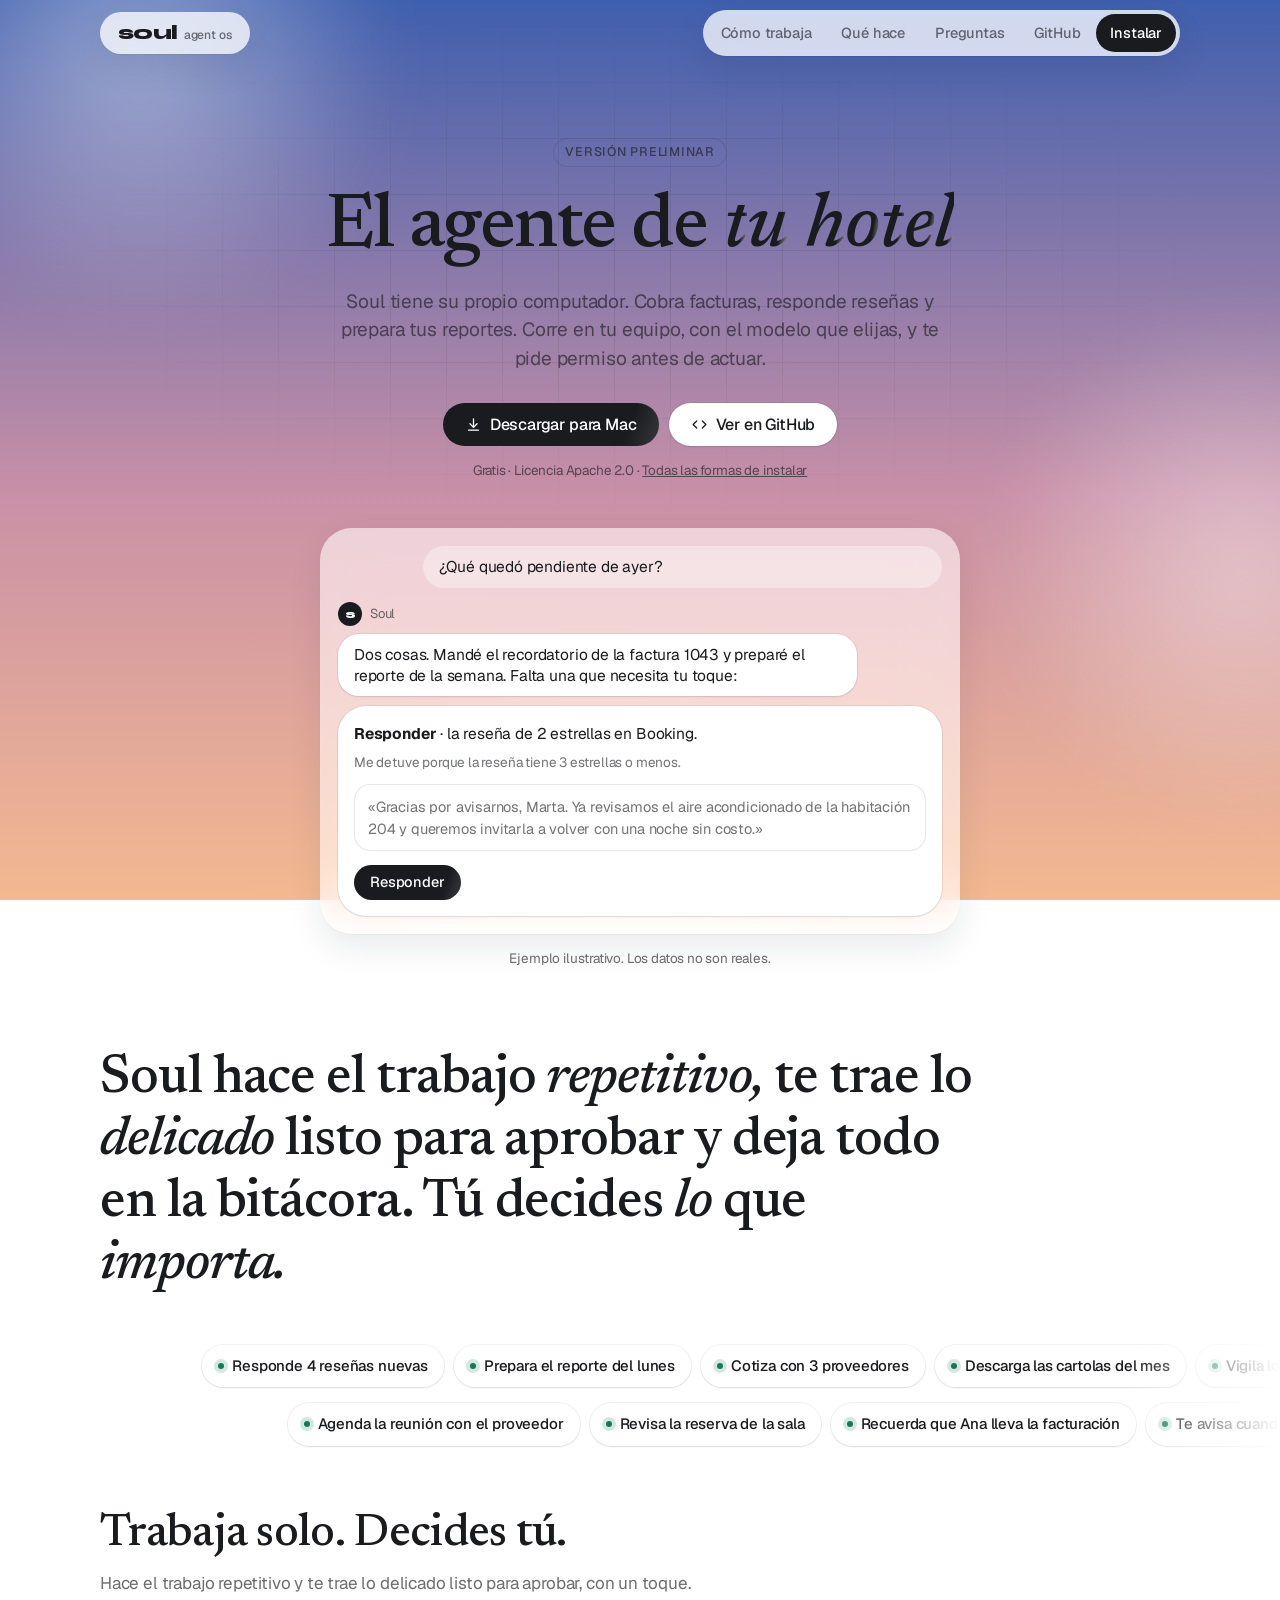
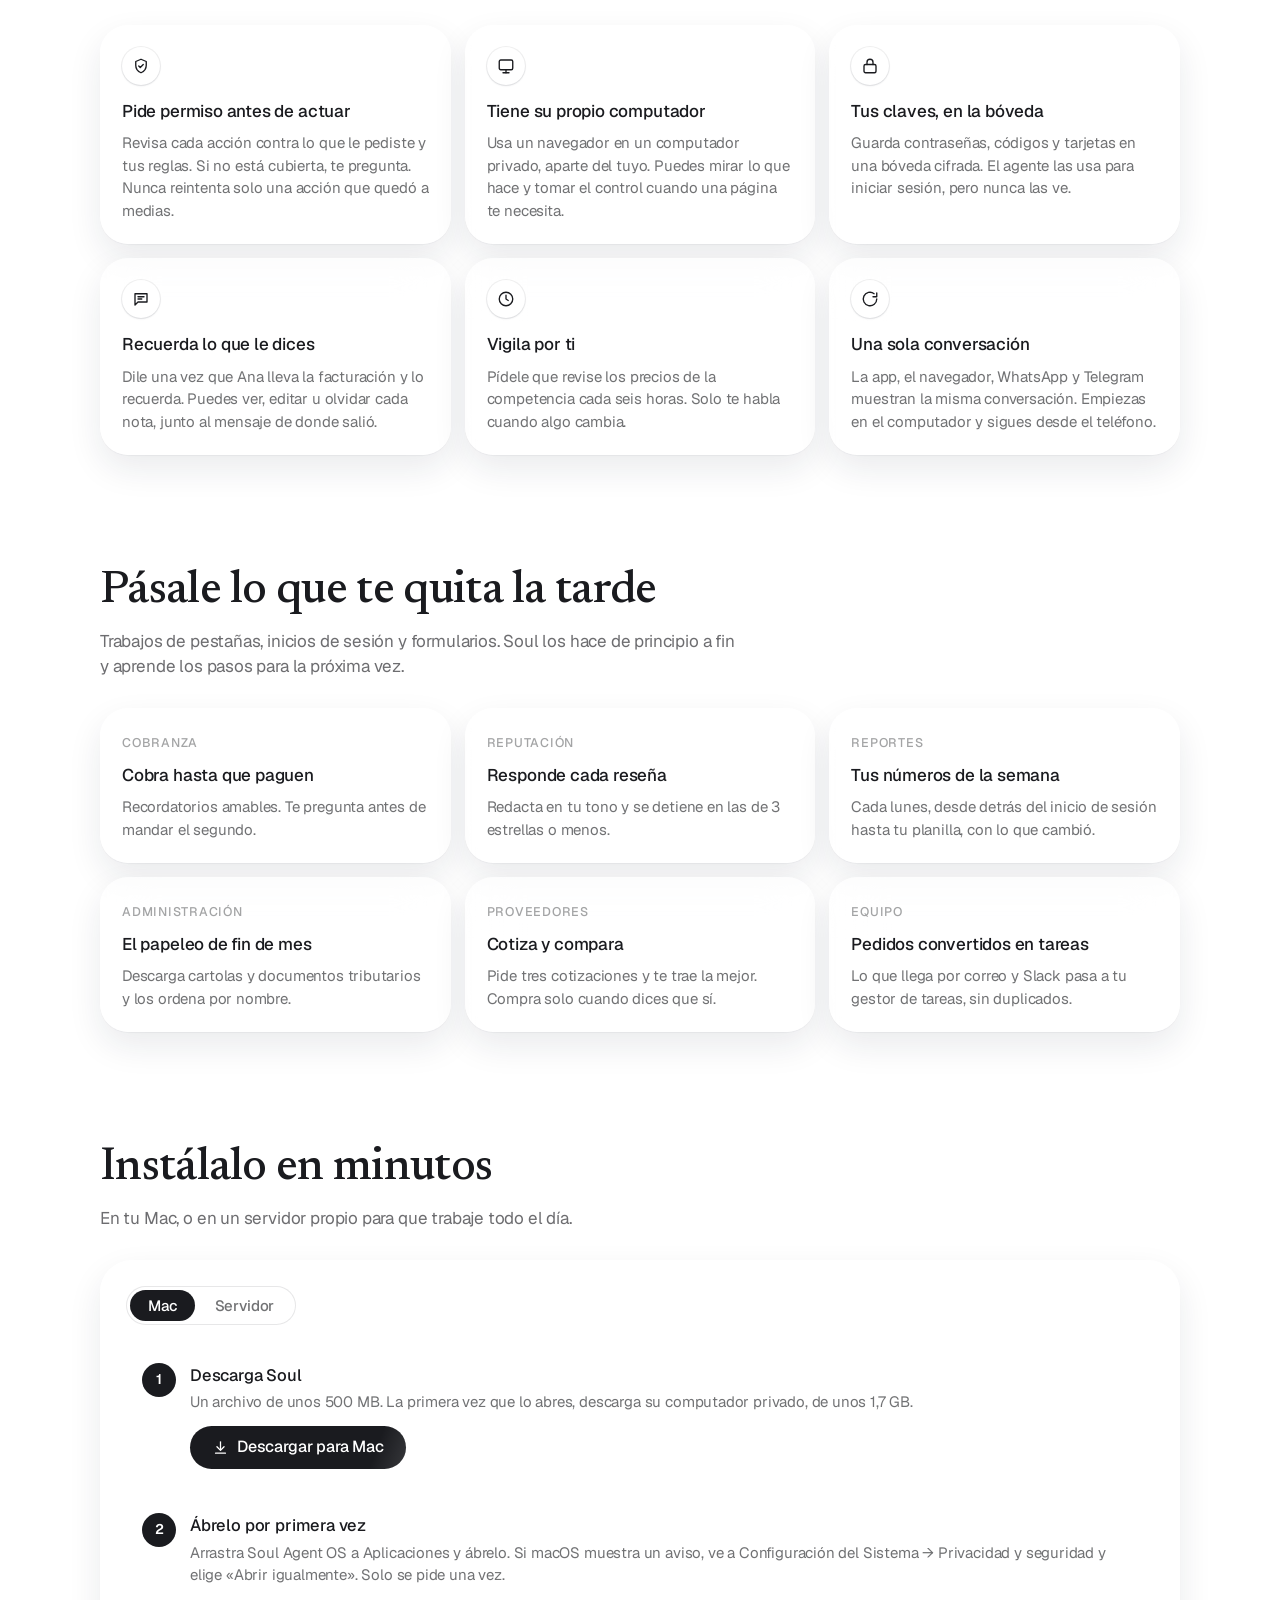
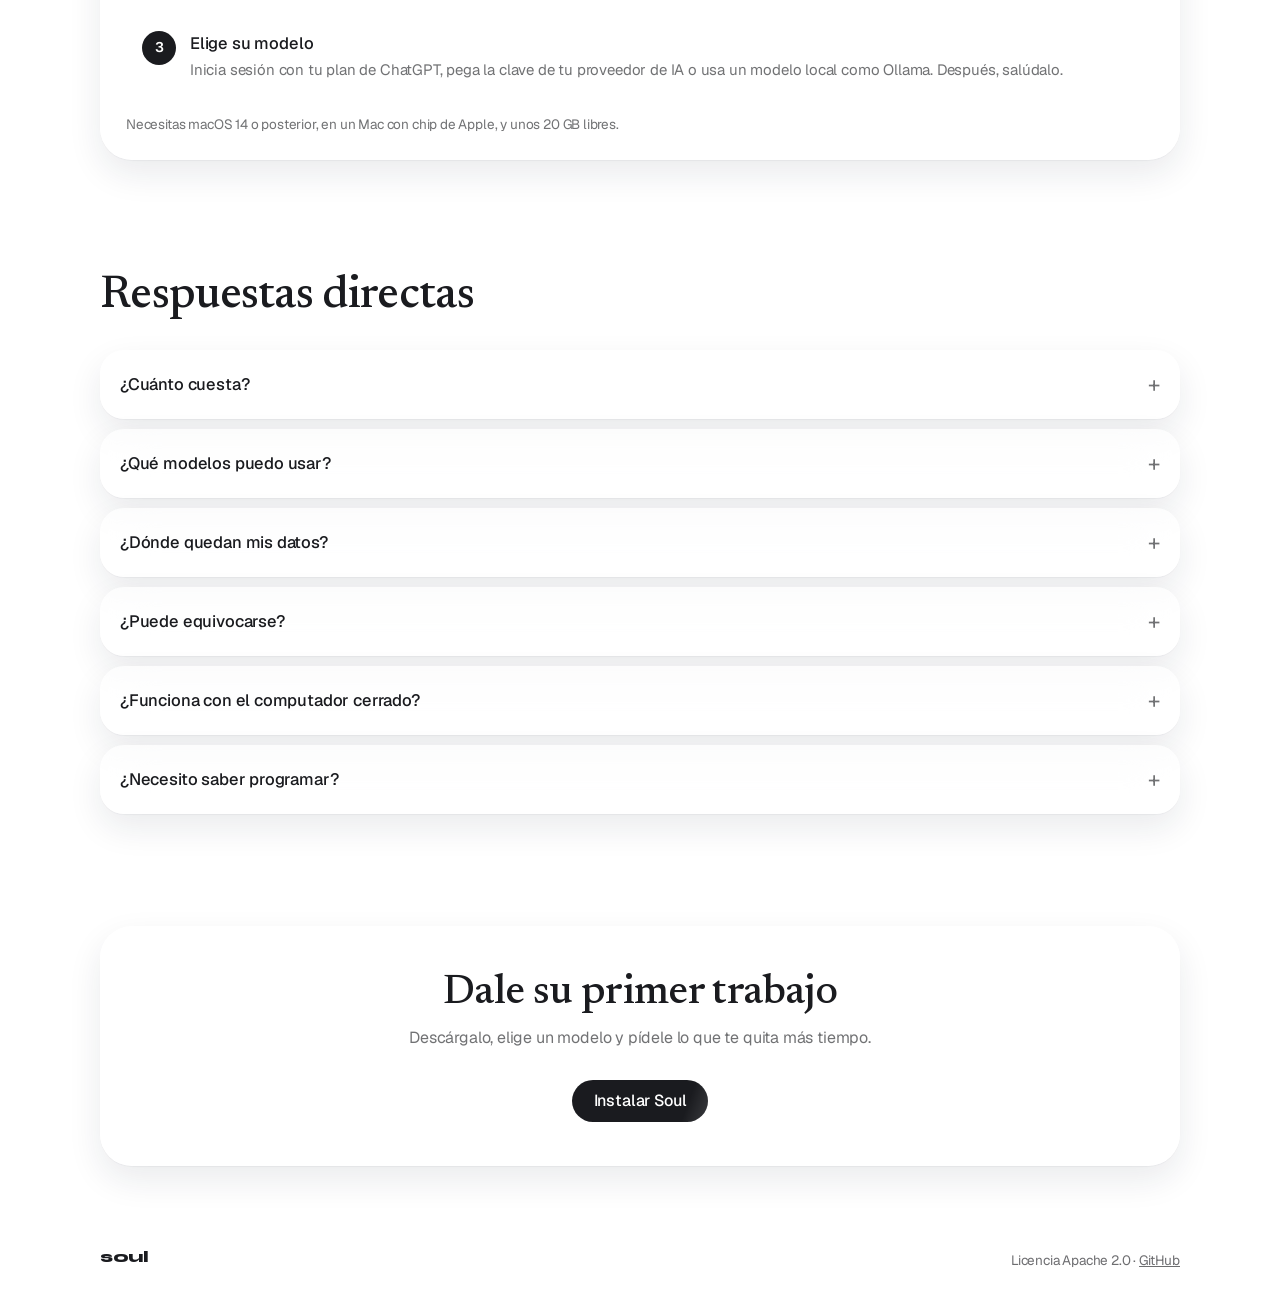
==== index.html @ f4decfc2 "Update Soul website" ====
<!doctype html>
<html lang="es">
  <head>
    <meta charset="utf-8" />
    <meta name="viewport" content="width=device-width, initial-scale=1" />
    <title>Soul Agent OS · El agente de tu negocio</title>
    <meta
      name="description"
      content="Soul es un agente con su propio computador. Cobra facturas, responde reseñas y prepara tus reportes, y pide permiso antes de actuar. Corre en tu equipo, con el modelo que elijas."
    />
    <meta property="og:title" content="Soul Agent OS · El agente de tu negocio" />
    <meta
      property="og:description"
      content="Un agente que hace el trabajo repetitivo de tu negocio y te pide permiso antes de actuar."
    />
    <meta name="theme-color" content="#86b7ea" />
    <link rel="icon" type="image/svg+xml" href="favicon.svg" />
    <link rel="apple-touch-icon" href="apple-touch-icon.png" />
    <style>
      @font-face {
        font-family: 'Geist';
        src: url('fonts/Geist-Variable.woff2') format('woff2');
        font-weight: 100 900;
        font-display: swap;
      }
      @font-face {
        font-family: 'Newsreader';
        src: url('fonts/Newsreader.woff2') format('woff2');
        font-weight: 400 500;
        font-display: swap;
      }
      @font-face {
        font-family: 'Newsreader';
        src: url('fonts/Newsreader-Italic.woff2') format('woff2');
        font-weight: 400 500;
        font-style: italic;
        font-display: swap;
      }
      @font-face {
        font-family: 'Syne';
        src: url('fonts/Syne-ExtraBold.woff2') format('woff2');
        font-weight: 800;
        font-display: swap;
      }

      :root {
        color-scheme: light;
        --sky-a: #3f83d6;
        --sky-b: #86b7ea;
        --sky-c: #dfeaf4;
        --ink: #1a1b1f;
        --ink-2: rgba(26, 27, 31, 0.62);
        --ink-3: rgba(26, 27, 31, 0.4);
        --ink-inv: #ffffff;
        --card: rgba(255, 255, 255, 0.58);
        --card-2: rgba(255, 255, 255, 0.36);
        --sheet: rgba(250, 251, 254, 0.86);
        --solid: #ffffff;
        --hair: rgba(26, 27, 31, 0.1);
        --bar: rgba(255, 255, 255, 0.76);
        --on-sky: #1a1b1f;
        --on-sky-2: rgba(26, 27, 31, 0.64);
        --ok: #157a53;
        --shadow: 0 1px 1px rgba(20, 30, 60, 0.04), 0 14px 34px rgba(20, 30, 60, 0.09);
        --lift: 0 1px 2px rgba(20, 30, 60, 0.1), 0 0 0 1px rgba(26, 27, 31, 0.06);
        --font-ui: 'Geist', 'Helvetica Neue', Helvetica, Arial, sans-serif;
        --font-serif: 'Newsreader', 'Iowan Old Style', Georgia, serif;
        --font-logo: 'Syne', 'Geist', 'Helvetica Neue', Arial, sans-serif;
      }
      :root[data-theme='dark'] {
        color-scheme: dark;
        --ink: #eef0fb;
        --ink-2: rgba(238, 240, 251, 0.68);
        --ink-3: rgba(238, 240, 251, 0.44);
        --ink-inv: #12162c;
        --card: rgba(18, 24, 54, 0.52);
        --card-2: rgba(18, 24, 54, 0.34);
        --sheet: rgba(17, 22, 48, 0.9);
        --solid: rgba(255, 255, 255, 0.15);
        --hair: rgba(238, 240, 251, 0.13);
        --bar: rgba(20, 26, 58, 0.8);
        --on-sky: #ffffff;
        --on-sky-2: rgba(255, 255, 255, 0.78);
        --ok: #62d8a7;
        --shadow: 0 14px 34px rgba(0, 0, 0, 0.26);
        --lift: 0 0 0 1px rgba(238, 240, 251, 0.1);
      }

      * {
        box-sizing: border-box;
      }
      html {
        scroll-behavior: smooth;
        scroll-padding-top: 88px;
      }
      body {
        margin: 0;
        min-height: 100vh;
        background: linear-gradient(var(--sky-a), var(--sky-b) 55%, var(--sky-c)) fixed;
        color: var(--ink);
        font: 400 16px/1.5 var(--font-ui);
        letter-spacing: -0.011em;
        -webkit-font-smoothing: antialiased;
        transition: background 1.2s ease;
      }
      a {
        color: inherit;
      }
      h1,
      h2,
      h3,
      p {
        margin: 0;
      }
      :focus-visible {
        outline: 2px solid var(--ink);
        outline-offset: 2px;
      }
      .glass {
        background: var(--card);
        -webkit-backdrop-filter: blur(26px) saturate(1.25);
        backdrop-filter: blur(26px) saturate(1.25);
        box-shadow: var(--shadow);
      }
      .glass-2 {
        background: var(--card-2);
        -webkit-backdrop-filter: blur(20px) saturate(1.2);
        backdrop-filter: blur(20px) saturate(1.2);
      }
      .wrap {
        width: min(100% - 32px, 1080px);
        margin-inline: auto;
      }
      .sr-only {
        position: absolute;
        width: 1px;
        height: 1px;
        overflow: hidden;
        clip: rect(0 0 0 0);
      }

      .top {
        position: sticky;
        top: 0;
        z-index: 10;
        padding-block: 10px;
      }
      .top .wrap {
        display: flex;
        align-items: center;
        justify-content: space-between;
        gap: 12px;
      }
      .brand {
        display: inline-flex;
        align-items: baseline;
        gap: 6px;
        padding: 11px 18px 12px;
        border-radius: 999px;
        background: var(--bar);
        text-decoration: none;
        font: 800 19px/1 var(--font-logo);
        letter-spacing: -0.03em;
      }
      .brand em {
        font: 500 12px/1 var(--font-ui);
        font-style: normal;
        letter-spacing: -0.011em;
        color: var(--ink-2);
      }
      .nav {
        display: flex;
        align-items: center;
        gap: 2px;
        padding: 4px;
        border-radius: 999px;
        background: var(--bar);
      }
      .nav a {
        padding: 8px 14px;
        border-radius: 999px;
        text-decoration: none;
        color: var(--ink-2);
        font-weight: 500;
        font-size: 14.5px;
        transition:
          background 0.2s,
          color 0.2s;
      }
      .nav a:hover {
        color: var(--ink);
        background: var(--card-2);
      }
      .nav a.primary {
        background: var(--ink);
        color: var(--ink-inv);
      }

      .btn {
        display: inline-flex;
        align-items: center;
        gap: 8px;
        padding: 13px 22px;
        border-radius: 999px;
        font: 500 16px/1 var(--font-ui);
        letter-spacing: -0.011em;
        text-decoration: none;
        border: 0;
        cursor: pointer;
        transition:
          transform 0.15s ease,
          background 0.2s;
      }
      .btn:hover {
        transform: translateY(-1px);
      }
      .btn:active {
        transform: scale(0.97);
      }
      .btn-ink {
        background: var(--ink);
        color: var(--ink-inv);
      }
      .btn-solid {
        background: var(--solid);
        color: var(--ink);
        box-shadow: var(--lift);
      }
      .btn svg {
        width: 17px;
        height: 17px;
        flex: none;
      }

      .hero {
        padding-block: 72px 40px;
        text-align: center;
      }
      .eyebrow {
        display: inline-block;
        padding: 5px 12px;
        border-radius: 999px;
        font-size: 12.5px;
        font-weight: 500;
        letter-spacing: 0.06em;
        text-transform: uppercase;
        color: var(--on-sky-2);
        box-shadow: inset 0 0 0 1px var(--hair);
      }
      .hero h1 {
        margin-top: 22px;
        font: 400 clamp(44px, 7vw, 76px) / 1.04 var(--font-serif);
        letter-spacing: -0.02em;
        color: var(--on-sky);
      }
      .hero h1 em {
        font-style: italic;
      }
      .hero .lead {
        max-width: 620px;
        margin: 20px auto 0;
        font-size: clamp(17px, 2vw, 19px);
        color: var(--on-sky-2);
      }
      .cta {
        display: flex;
        flex-wrap: wrap;
        justify-content: center;
        gap: 10px;
        margin-top: 30px;
      }
      .fine {
        margin-top: 14px;
        font-size: 13.5px;
        color: var(--on-sky-2);
      }
      .fine a {
        color: inherit;
      }

      .demo {
        max-width: 640px;
        margin: 48px auto 0;
        padding: 18px;
        border-radius: 32px;
        text-align: left;
      }
      .msg {
        max-width: 86%;
        padding: 10px 16px;
        border-radius: 21px;
        font-size: 15.5px;
        line-height: 1.38;
      }
      .msg + .msg,
      .msg + .act,
      .act + .msg {
        margin-top: 10px;
      }
      .msg.me {
        margin-left: auto;
        background: var(--card-2);
      }
      .msg.soul {
        background: var(--solid);
        box-shadow: var(--lift);
      }
      .who {
        display: flex;
        align-items: center;
        gap: 8px;
        margin: 14px 0 8px;
        font-size: 13px;
        color: var(--ink-2);
      }
      .av {
        display: grid;
        place-items: center;
        width: 24px;
        height: 24px;
        border-radius: 50%;
        background: var(--ink);
        color: var(--ink-inv);
        font: 800 12px/1 var(--font-logo);
      }
      .act {
        padding: 16px;
        border-radius: 28px;
        background: var(--solid);
        box-shadow: var(--lift);
      }
      .act p {
        font-size: 15.5px;
      }
      .act .why {
        margin-top: 6px;
        font-size: 13.5px;
        color: var(--ink-2);
      }
      .act .draft {
        margin-top: 12px;
        padding: 12px 14px;
        border-radius: 16px;
        background: var(--card-2);
        box-shadow: inset 0 0 0 1px var(--hair);
        font-size: 14.5px;
        color: var(--ink-2);
      }
      .act .row {
        display: flex;
        flex-wrap: wrap;
        gap: 8px;
        margin-top: 14px;
      }
      .act .btn {
        padding: 10px 16px;
        font-size: 14.5px;
      }
      .done {
        display: none;
        align-items: center;
        gap: 8px;
        margin-top: 14px;
        font-size: 14.5px;
        color: var(--ok);
        font-weight: 500;
      }
      .act.is-done .row {
        display: none;
      }
      .act.is-done .done {
        display: flex;
      }

      section {
        padding-block: 56px;
      }
      .head {
        max-width: 640px;
        margin-bottom: 28px;
      }
      .head h2 {
        font: 400 clamp(32px, 4.4vw, 46px) / 1.08 var(--font-serif);
        letter-spacing: -0.015em;
        color: var(--on-sky);
      }
      .head p {
        margin-top: 12px;
        font-size: 17px;
        color: var(--on-sky-2);
      }
      .grid {
        display: grid;
        grid-template-columns: repeat(auto-fit, minmax(min(100%, 300px), 1fr));
        gap: 14px;
      }
      .card {
        padding: 22px;
        border-radius: 28px;
      }
      .card h3 {
        font-size: 17px;
        font-weight: 500;
        letter-spacing: -0.011em;
      }
      .card p {
        margin-top: 8px;
        font-size: 15px;
        color: var(--ink-2);
      }
      .card .ic {
        display: grid;
        place-items: center;
        width: 38px;
        height: 38px;
        margin-bottom: 14px;
        border-radius: 50%;
        background: var(--solid);
        box-shadow: var(--lift);
      }
      .ic svg {
        width: 18px;
        height: 18px;
      }
      .tag {
        display: inline-block;
        margin-bottom: 10px;
        font-size: 12.5px;
        font-weight: 500;
        letter-spacing: 0.06em;
        text-transform: uppercase;
        color: var(--ink-3);
      }

      .install {
        padding: 26px;
        border-radius: 32px;
      }
      .seg {
        display: inline-flex;
        gap: 2px;
        padding: 4px;
        border-radius: 999px;
        background: var(--card-2);
        box-shadow: inset 0 0 0 1px var(--hair);
      }
      .seg button {
        padding: 8px 18px;
        border: 0;
        border-radius: 999px;
        background: none;
        color: var(--ink-2);
        font: 500 15px/1 var(--font-ui);
        letter-spacing: -0.011em;
        cursor: pointer;
      }
      .seg button[aria-selected='true'] {
        background: var(--ink);
        color: var(--ink-inv);
      }
      .steps {
        display: grid;
        gap: 12px;
        margin: 22px 0 0;
        padding: 0;
        list-style: none;
        counter-reset: step;
      }
      .steps li {
        display: grid;
        grid-template-columns: 34px 1fr;
        gap: 14px;
        padding: 16px;
        border-radius: 21px;
        counter-increment: step;
      }
      .steps li::before {
        content: counter(step);
        display: grid;
        place-items: center;
        width: 34px;
        height: 34px;
        border-radius: 50%;
        background: var(--ink);
        color: var(--ink-inv);
        font-weight: 600;
        font-size: 14px;
      }
      .steps b {
        display: block;
        font-weight: 500;
        font-size: 16.5px;
      }
      .steps p {
        margin-top: 4px;
        font-size: 15px;
        color: var(--ink-2);
      }
      .steps .btn {
        margin-top: 12px;
      }
      pre {
        margin: 10px 0 0;
        padding: 12px 14px;
        overflow-x: auto;
        border-radius: 13px;
        background: var(--card-2);
        box-shadow: inset 0 0 0 1px var(--hair);
        font:
          13.5px/1.6 ui-monospace,
          'SF Mono',
          Menlo,
          monospace;
        color: var(--ink);
      }
      .req {
        margin-top: 16px;
        font-size: 13.5px;
        color: var(--ink-2);
      }
      [hidden] {
        display: none !important;
      }

      .faq {
        display: grid;
        gap: 10px;
      }
      details {
        border-radius: 24px;
        padding: 4px 20px;
      }
      summary {
        display: flex;
        justify-content: space-between;
        align-items: center;
        gap: 12px;
        padding-block: 14px;
        cursor: pointer;
        list-style: none;
        font-weight: 500;
        font-size: 16.5px;
      }
      summary::-webkit-details-marker {
        display: none;
      }
      summary::after {
        content: '+';
        font-size: 22px;
        font-weight: 400;
        color: var(--ink-2);
        transition: transform 0.2s;
      }
      details[open] summary::after {
        transform: rotate(45deg);
      }
      details p {
        padding-bottom: 16px;
        font-size: 15.5px;
        color: var(--ink-2);
      }

      .closing {
        padding: 44px 26px;
        border-radius: 32px;
        text-align: center;
      }
      .closing h2 {
        font: 400 clamp(30px, 4vw, 42px) / 1.1 var(--font-serif);
        letter-spacing: -0.015em;
      }
      .closing p {
        margin-top: 10px;
        color: var(--ink-2);
      }
      footer {
        padding-block: 28px 44px;
        font-size: 13.5px;
        color: var(--on-sky-2);
      }
      footer .wrap {
        display: flex;
        flex-wrap: wrap;
        justify-content: space-between;
        gap: 12px;
      }
      footer .mark {
        font: 800 15px/1 var(--font-logo);
        letter-spacing: -0.03em;
        color: var(--on-sky);
      }

      .rise {
        opacity: 0;
        transform: translateY(8px);
        transition:
          opacity 0.45s ease,
          transform 0.45s ease;
      }
      .rise.in {
        opacity: 1;
        transform: none;
      }
      @media (max-width: 720px) {
        .nav a:not(.primary) {
          display: none;
        }
        .hero {
          padding-top: 44px;
        }
      }
      @media (prefers-reduced-motion: reduce) {
        *,
        *::before,
        *::after {
          animation: none !important;
          transition: none !important;
        }
        html {
          scroll-behavior: auto;
        }
        .rise {
          opacity: 1;
          transform: none;
        }
      }

      .orbs {
        position: fixed;
        inset: 0;
        z-index: -1;
        overflow: hidden;
        pointer-events: none;
      }
      .orbs span {
        position: absolute;
        width: 46vmax;
        height: 46vmax;
        border-radius: 50%;
        background: radial-gradient(circle, rgba(255, 255, 255, 0.42), transparent 62%);
        filter: blur(30px);
        animation: drift 38s ease-in-out infinite alternate;
      }
      :root[data-theme='dark'] .orbs span {
        background: radial-gradient(circle, rgba(140, 150, 255, 0.16), transparent 62%);
      }
      .orbs span:nth-child(1) {
        top: -18vmax;
        left: -12vmax;
      }
      .orbs span:nth-child(2) {
        top: 30vh;
        right: -20vmax;
        animation-duration: 46s;
        animation-delay: -12s;
      }
      .orbs span:nth-child(3) {
        bottom: -24vmax;
        left: 24vw;
        animation-duration: 54s;
        animation-delay: -26s;
      }
      @keyframes drift {
        to {
          transform: translate3d(9vmax, 6vmax, 0) scale(1.12);
        }
      }

      .hero {
        position: relative;
      }
      .hero-grid {
        position: absolute;
        inset: -40px -8vw auto;
        height: 620px;
        z-index: -1;
        pointer-events: none;
        background-image:
          linear-gradient(var(--hair) 1px, transparent 1px),
          linear-gradient(90deg, var(--hair) 1px, transparent 1px);
        background-size: 56px 56px;
        -webkit-mask-image: radial-gradient(ellipse 60% 55% at 50% 38%, #000 20%, transparent 75%);
        mask-image: radial-gradient(ellipse 60% 55% at 50% 38%, #000 20%, transparent 75%);
        animation: grid-pan 30s linear infinite;
      }
      @keyframes grid-pan {
        to {
          background-position:
            0 56px,
            56px 0;
        }
      }

      .split .w {
        display: inline-block;
        opacity: 0;
        filter: blur(10px);
        transform: translateY(0.35em);
        animation: word-in 0.9s cubic-bezier(0.2, 0.8, 0.2, 1) forwards;
        animation-delay: calc(var(--i) * 90ms + 120ms);
      }
      @keyframes word-in {
        to {
          opacity: 1;
          filter: none;
          transform: none;
        }
      }

      .rotator {
        display: inline-flex;
        white-space: nowrap;
      }
      .rotator .l {
        display: inline-block;
        font-style: italic;
        background: linear-gradient(
          100deg,
          var(--on-sky) 0%,
          var(--on-sky) 30%,
          #ffffff 45%,
          #f3b98f 55%,
          var(--on-sky) 70%,
          var(--on-sky) 100%
        );
        background-size: 300% 100%;
        -webkit-background-clip: text;
        background-clip: text;
        color: transparent;
        animation:
          letter-in 0.6s cubic-bezier(0.2, 0.8, 0.2, 1) both,
          sheen 6s ease-in-out infinite;
        animation-delay: calc(var(--i) * 34ms), calc(var(--i) * 60ms);
      }
      .rotator .l.out {
        animation: letter-out 0.35s ease-in both;
        animation-delay: calc(var(--i) * 18ms);
      }
      .rotator .sp {
        width: 0.26em;
      }
      @keyframes letter-in {
        from {
          opacity: 0;
          transform: translateY(0.45em) rotate(6deg);
          filter: blur(6px);
        }
      }
      @keyframes letter-out {
        to {
          opacity: 0;
          transform: translateY(-0.4em) rotate(-6deg);
          filter: blur(6px);
        }
      }
      @keyframes sheen {
        0%,
        20% {
          background-position: 100% 0;
        }
        60%,
        100% {
          background-position: 0 0;
        }
      }

      .btn-ink {
        position: relative;
        overflow: hidden;
        isolation: isolate;
      }
      .btn-ink::after {
        content: '';
        position: absolute;
        inset: 0;
        z-index: -1;
        background: linear-gradient(
          110deg,
          transparent 35%,
          rgba(255, 255, 255, 0.28) 50%,
          transparent 65%
        );
        background-size: 250% 100%;
        animation: shimmer 4.5s ease-in-out infinite;
      }
      :root[data-theme='dark'] .btn-ink::after {
        background-image: linear-gradient(
          110deg,
          transparent 35%,
          rgba(18, 22, 44, 0.18) 50%,
          transparent 65%
        );
      }
      @keyframes shimmer {
        0%,
        55% {
          background-position: 120% 0;
        }
        100% {
          background-position: -60% 0;
        }
      }

      .spot {
        position: relative;
        isolation: isolate;
        transition:
          transform 0.35s cubic-bezier(0.2, 0.8, 0.2, 1),
          box-shadow 0.35s;
      }
      .spot::before {
        content: '';
        position: absolute;
        inset: 0;
        z-index: -1;
        border-radius: inherit;
        background: radial-gradient(
          420px circle at var(--mx, 50%) var(--my, 50%),
          rgba(255, 255, 255, 0.55),
          transparent 42%
        );
        opacity: 0;
        transition: opacity 0.3s;
      }
      .spot::after {
        content: '';
        position: absolute;
        inset: 0;
        border-radius: inherit;
        padding: 1px;
        background: radial-gradient(
          260px circle at var(--mx, 50%) var(--my, 50%),
          rgba(255, 255, 255, 0.95),
          transparent 60%
        );
        -webkit-mask:
          linear-gradient(#000 0 0) content-box,
          linear-gradient(#000 0 0);
        -webkit-mask-composite: xor;
        mask-composite: exclude;
        opacity: 0;
        transition: opacity 0.3s;
        pointer-events: none;
      }
      :root[data-theme='dark'] .spot::before {
        background: radial-gradient(
          420px circle at var(--mx, 50%) var(--my, 50%),
          rgba(160, 175, 255, 0.16),
          transparent 42%
        );
      }
      .spot:hover {
        transform: translateY(-3px);
      }
      .spot:hover::before,
      .spot:hover::after {
        opacity: 1;
      }

      .statement {
        padding-block: 40px;
      }
      .statement p {
        max-width: 900px;
        font: 400 clamp(30px, 4.6vw, 54px) / 1.15 var(--font-serif);
        letter-spacing: -0.02em;
        color: var(--on-sky);
      }
      .statement .w {
        opacity: 0.16;
        transition: opacity 0.25s linear;
      }
      .statement .w.lit {
        opacity: 1;
      }
      .statement .w.key {
        font-style: italic;
      }

      .marquee {
        position: relative;
        overflow: hidden;
        padding-block: 8px;
        -webkit-mask-image: linear-gradient(90deg, transparent, #000 12%, #000 88%, transparent);
        mask-image: linear-gradient(90deg, transparent, #000 12%, #000 88%, transparent);
      }
      .marquee-track {
        display: flex;
        gap: 10px;
        width: max-content;
        animation: marquee 42s linear infinite;
      }
      .marquee:hover .marquee-track {
        animation-play-state: paused;
      }
      .marquee.reverse .marquee-track {
        animation-direction: reverse;
        animation-duration: 50s;
      }
      .chip {
        display: inline-flex;
        align-items: center;
        gap: 8px;
        padding: 10px 16px;
        border-radius: 999px;
        background: var(--card);
        -webkit-backdrop-filter: blur(20px);
        backdrop-filter: blur(20px);
        box-shadow: var(--lift);
        font-size: 15px;
        font-weight: 500;
        white-space: nowrap;
      }
      .chip::before {
        content: '';
        width: 6px;
        height: 6px;
        border-radius: 50%;
        background: var(--ok);
        box-shadow: 0 0 0 4px color-mix(in srgb, var(--ok) 18%, transparent);
      }
      @keyframes marquee {
        to {
          transform: translateX(calc(-50% - 5px));
        }
      }

      .demo .step {
        opacity: 0;
        transform: translateY(10px) scale(0.98);
        transition:
          opacity 0.5s cubic-bezier(0.2, 0.8, 0.2, 1),
          transform 0.5s cubic-bezier(0.2, 0.8, 0.2, 1);
      }
      .demo .step.show {
        opacity: 1;
        transform: none;
      }
      .typing {
        display: inline-flex;
        gap: 4px;
        padding: 12px 16px;
        border-radius: 21px;
        background: var(--solid);
        box-shadow: var(--lift);
      }
      .typing i {
        width: 6px;
        height: 6px;
        border-radius: 50%;
        background: var(--ink-3);
        animation: bounce 1s ease-in-out infinite;
      }
      .typing i:nth-child(2) {
        animation-delay: 0.15s;
      }
      .typing i:nth-child(3) {
        animation-delay: 0.3s;
      }
      @keyframes bounce {
        50% {
          transform: translateY(-4px);
          background: var(--ink);
        }
      }
      .act.is-done {
        animation: pop 0.5s cubic-bezier(0.2, 0.8, 0.2, 1);
      }
      @keyframes pop {
        40% {
          transform: scale(1.015);
        }
      }

      .head h2 .w {
        display: inline-block;
        opacity: 0;
        transform: translateY(0.4em);
        filter: blur(8px);
        transition:
          opacity 0.7s cubic-bezier(0.2, 0.8, 0.2, 1),
          transform 0.7s cubic-bezier(0.2, 0.8, 0.2, 1),
          filter 0.7s;
        transition-delay: calc(var(--i) * 60ms);
      }
      .head.in h2 .w {
        opacity: 1;
        transform: none;
        filter: none;
      }
      .grid > .rise {
        transition-delay: calc(var(--i, 0) * 70ms);
      }

      @media (prefers-reduced-motion: reduce) {
        .split .w,
        .rotator .l,
        .head h2 .w,
        .demo .step {
          opacity: 1 !important;
          filter: none !important;
          transform: none !important;
        }
        .statement .w {
          opacity: 1;
        }
        .rotator .l {
          color: var(--on-sky);
          background: none;
        }
      }
    </style>
  </head>
  <body>
    <div class="orbs" aria-hidden="true"><span></span><span></span><span></span></div>
    <header class="top">
      <div class="wrap">
        <a class="brand glass" href="#">soul <em>agent os</em></a>
        <nav class="nav glass" aria-label="Principal">
          <a href="#como">Cómo trabaja</a>
          <a href="#tareas">Qué hace</a>
          <a href="#preguntas">Preguntas</a>
          <a href="https://github.com/nachodev10/soul-agent" data-repo>GitHub</a>
          <a class="primary" href="#instalar">Instalar</a>
        </nav>
      </div>
    </header>

    <main>
      <div class="hero wrap">
        <div class="hero-grid" aria-hidden="true"></div>
        <span class="eyebrow">Versión preliminar</span>
        <h1 aria-label="El agente de tu negocio">
          <span class="split" aria-hidden="true">El agente de</span>
          <span
            class="rotator"
            aria-hidden="true"
            data-words="tu negocio|tu hotel|tu tienda|tu clínica|tu oficina|tu equipo"
            >tu negocio</span
          >
        </h1>
        <p class="lead">
          Soul tiene su propio computador. Cobra facturas, responde reseñas y prepara tus reportes.
          Corre en tu equipo, con el modelo que elijas, y te pide permiso antes de actuar.
        </p>
        <div class="cta">
          <a class="btn btn-ink" href="#instalar">
            <svg
              viewBox="0 0 24 24"
              fill="none"
              stroke="currentColor"
              stroke-width="1.8"
              stroke-linecap="round"
              stroke-linejoin="round"
              aria-hidden="true"
            >
              <path d="M12 4v11" />
              <path d="m7 11 5 5 5-5" />
              <path d="M5 20h14" />
            </svg>
            Descargar para Mac
          </a>
          <a class="btn btn-solid" href="https://github.com/nachodev10/soul-agent" data-repo>
            <svg
              viewBox="0 0 24 24"
              fill="none"
              stroke="currentColor"
              stroke-width="1.8"
              stroke-linecap="round"
              stroke-linejoin="round"
              aria-hidden="true"
            >
              <path d="m8 7-5 5 5 5" />
              <path d="m16 7 5 5-5 5" />
            </svg>
            Ver en GitHub
          </a>
        </div>
        <p class="fine">
          Gratis · Licencia Apache 2.0 ·
          <a href="#instalar">Todas las formas de instalar</a>
        </p>

        <div class="demo glass rise" aria-label="Ejemplo de conversación con Soul">
          <p class="msg me step">¿Qué quedó pendiente de ayer?</p>
          <div class="who step"><span class="av" aria-hidden="true">s</span> Soul</div>
          <div class="typing" aria-hidden="true" hidden><i></i><i></i><i></i></div>
          <p class="msg soul step">
            Dos cosas. Mandé el recordatorio de la factura 1043 y preparé el reporte de la semana.
            Falta una que necesita tu toque:
          </p>
          <div class="act step" id="demo-action">
            <p><b>Responder</b> · la reseña de 2 estrellas en Booking.</p>
            <p class="why">Me detuve porque la reseña tiene 3 estrellas o menos.</p>
            <p class="draft">
              «Gracias por avisarnos, Marta. Ya revisamos el aire acondicionado de la habitación 204
              y queremos invitarla a volver con una noche sin costo.»
            </p>
            <div class="row">
              <button class="btn btn-ink" type="button" data-approve>Responder</button>
            </div>
            <p class="done" role="status">
              <svg
                viewBox="0 0 24 24"
                width="16"
                height="16"
                fill="none"
                stroke="currentColor"
                stroke-width="2"
                stroke-linecap="round"
                stroke-linejoin="round"
                aria-hidden="true"
              >
                <path d="m5 12 5 5L20 7" />
              </svg>
              Respondida en Booking. Quedó en la bitácora.
            </p>
          </div>
        </div>
        <p class="fine">Ejemplo ilustrativo. Los datos no son reales.</p>
      </div>

      <section class="statement" aria-label="Cómo trabaja Soul">
        <div class="wrap">
          <p data-fill>
            Soul hace el trabajo *repetitivo,* te trae lo *delicado* listo para aprobar y deja todo
            en la bitácora. Tú decides *lo que importa.*
          </p>
        </div>
      </section>

      <div class="marquee" aria-hidden="true">
        <div class="marquee-track">
          <span class="chip">Cobra la factura 1043</span>
          <span class="chip">Responde 4 reseñas nuevas</span>
          <span class="chip">Prepara el reporte del lunes</span>
          <span class="chip">Cotiza con 3 proveedores</span>
          <span class="chip">Descarga las cartolas del mes</span>
          <span class="chip">Vigila los precios de la competencia</span>
          <span class="chip">Pasa los pedidos de Slack a tareas</span>
          <span class="chip">Ordena el papeleo tributario</span>
        </div>
      </div>
      <div class="marquee reverse" aria-hidden="true">
        <div class="marquee-track">
          <span class="chip">Resume los correos de la mañana</span>
          <span class="chip">Agenda la reunión con el proveedor</span>
          <span class="chip">Revisa la reserva de la sala</span>
          <span class="chip">Recuerda que Ana lleva la facturación</span>
          <span class="chip">Te avisa cuando cambia un precio</span>
          <span class="chip">Archiva los documentos por nombre</span>
          <span class="chip">Redacta en tu tono</span>
          <span class="chip">Pide permiso antes de pagar</span>
        </div>
      </div>

      <section id="como">
        <div class="wrap">
          <div class="head rise">
            <h2>Trabaja solo. Decides tú.</h2>
            <p>
              Hace el trabajo repetitivo y te trae lo delicado listo para aprobar, con un toque.
            </p>
          </div>
          <div class="grid">
            <article class="card glass rise spot">
              <span class="ic"
                ><svg
                  viewBox="0 0 24 24"
                  fill="none"
                  stroke="currentColor"
                  stroke-width="1.8"
                  stroke-linecap="round"
                  stroke-linejoin="round"
                  aria-hidden="true"
                >
                  <path d="M12 3 5 6v5c0 4.5 3 8.3 7 10 4-1.7 7-5.5 7-10V6z" />
                  <path d="m9 12 2 2 4-4" /></svg
              ></span>
              <h3>Pide permiso antes de actuar</h3>
              <p>
                Revisa cada acción contra lo que le pediste y tus reglas. Si no está cubierta, te
                pregunta. Nunca reintenta solo una acción que quedó a medias.
              </p>
            </article>
            <article class="card glass rise spot">
              <span class="ic"
                ><svg
                  viewBox="0 0 24 24"
                  fill="none"
                  stroke="currentColor"
                  stroke-width="1.8"
                  stroke-linecap="round"
                  stroke-linejoin="round"
                  aria-hidden="true"
                >
                  <rect x="3" y="4" width="18" height="13" rx="2" />
                  <path d="M8 21h8" />
                  <path d="M12 17v4" /></svg
              ></span>
              <h3>Tiene su propio computador</h3>
              <p>
                Usa un navegador en un computador privado, aparte del tuyo. Puedes mirar lo que hace
                y tomar el control cuando una página te necesita.
              </p>
            </article>
            <article class="card glass rise spot">
              <span class="ic"
                ><svg
                  viewBox="0 0 24 24"
                  fill="none"
                  stroke="currentColor"
                  stroke-width="1.8"
                  stroke-linecap="round"
                  stroke-linejoin="round"
                  aria-hidden="true"
                >
                  <rect x="4" y="10" width="16" height="11" rx="2" />
                  <path d="M8 10V7a4 4 0 0 1 8 0v3" /></svg
              ></span>
              <h3>Tus claves, en la bóveda</h3>
              <p>
                Guarda contraseñas, códigos y tarjetas en una bóveda cifrada. El agente las usa para
                iniciar sesión, pero nunca las ve.
              </p>
            </article>
            <article class="card glass rise spot">
              <span class="ic"
                ><svg
                  viewBox="0 0 24 24"
                  fill="none"
                  stroke="currentColor"
                  stroke-width="1.8"
                  stroke-linecap="round"
                  stroke-linejoin="round"
                  aria-hidden="true"
                >
                  <path d="M4 5h16v11H8l-4 4z" />
                  <path d="M8 9h8" />
                  <path d="M8 12h5" /></svg
              ></span>
              <h3>Recuerda lo que le dices</h3>
              <p>
                Dile una vez que Ana lleva la facturación y lo recuerda. Puedes ver, editar u
                olvidar cada nota, junto al mensaje de donde salió.
              </p>
            </article>
            <article class="card glass rise spot">
              <span class="ic"
                ><svg
                  viewBox="0 0 24 24"
                  fill="none"
                  stroke="currentColor"
                  stroke-width="1.8"
                  stroke-linecap="round"
                  stroke-linejoin="round"
                  aria-hidden="true"
                >
                  <circle cx="12" cy="12" r="9" />
                  <path d="M12 7v5l3 2" /></svg
              ></span>
              <h3>Vigila por ti</h3>
              <p>
                Pídele que revise los precios de la competencia cada seis horas. Solo te habla
                cuando algo cambia.
              </p>
            </article>
            <article class="card glass rise spot">
              <span class="ic"
                ><svg
                  viewBox="0 0 24 24"
                  fill="none"
                  stroke="currentColor"
                  stroke-width="1.8"
                  stroke-linecap="round"
                  stroke-linejoin="round"
                  aria-hidden="true"
                >
                  <path d="M21 12a9 9 0 1 1-3.5-7.1" />
                  <path d="M21 4v5h-5" /></svg
              ></span>
              <h3>Una sola conversación</h3>
              <p>
                La app, el navegador, WhatsApp y Telegram muestran la misma conversación. Empiezas
                en el computador y sigues desde el teléfono.
              </p>
            </article>
          </div>
        </div>
      </section>

      <section id="tareas">
        <div class="wrap">
          <div class="head rise">
            <h2>Pásale lo que te quita la tarde</h2>
            <p>
              Trabajos de pestañas, inicios de sesión y formularios. Soul los hace de principio a
              fin y aprende los pasos para la próxima vez.
            </p>
          </div>
          <div class="grid">
            <article class="card glass rise spot">
              <span class="tag">Cobranza</span>
              <h3>Cobra hasta que paguen</h3>
              <p>Recordatorios amables. Te pregunta antes de mandar el segundo.</p>
            </article>
            <article class="card glass rise spot">
              <span class="tag">Reputación</span>
              <h3>Responde cada reseña</h3>
              <p>Redacta en tu tono y se detiene en las de 3 estrellas o menos.</p>
            </article>
            <article class="card glass rise spot">
              <span class="tag">Reportes</span>
              <h3>Tus números de la semana</h3>
              <p>
                Cada lunes, desde detrás del inicio de sesión hasta tu planilla, con lo que cambió.
              </p>
            </article>
            <article class="card glass rise spot">
              <span class="tag">Administración</span>
              <h3>El papeleo de fin de mes</h3>
              <p>Descarga cartolas y documentos tributarios y los ordena por nombre.</p>
            </article>
            <article class="card glass rise spot">
              <span class="tag">Proveedores</span>
              <h3>Cotiza y compara</h3>
              <p>Pide tres cotizaciones y te trae la mejor. Compra solo cuando dices que sí.</p>
            </article>
            <article class="card glass rise spot">
              <span class="tag">Equipo</span>
              <h3>Pedidos convertidos en tareas</h3>
              <p>Lo que llega por correo y Slack pasa a tu gestor de tareas, sin duplicados.</p>
            </article>
          </div>
        </div>
      </section>

      <section id="instalar">
        <div class="wrap">
          <div class="head rise">
            <h2>Instálalo en minutos</h2>
            <p>En tu Mac, o en un servidor propio para que trabaje todo el día.</p>
          </div>
          <div class="install glass rise">
            <div class="seg" role="tablist" aria-label="Forma de instalar">
              <button
                type="button"
                role="tab"
                aria-selected="true"
                aria-controls="mac"
                id="tab-mac"
              >
                Mac
              </button>
              <button
                type="button"
                role="tab"
                aria-selected="false"
                aria-controls="server"
                id="tab-server"
              >
                Servidor
              </button>
            </div>

            <div id="mac" role="tabpanel" aria-labelledby="tab-mac">
              <ol class="steps">
                <li class="glass-2">
                  <div>
                    <b>Descarga Soul</b>
                    <p>
                      Un archivo de unos 500 MB. La primera vez que lo abres, descarga su computador
                      privado, de unos 1,7 GB.
                    </p>
                    <a
                      class="btn btn-ink"
                      href="https://github.com/nachodev10/soul-agent/releases/latest/download/soul-agent-os-arm64.dmg"
                      data-download
                    >
                      <svg
                        viewBox="0 0 24 24"
                        fill="none"
                        stroke="currentColor"
                        stroke-width="1.8"
                        stroke-linecap="round"
                        stroke-linejoin="round"
                        aria-hidden="true"
                      >
                        <path d="M12 4v11" />
                        <path d="m7 11 5 5 5-5" />
                        <path d="M5 20h14" />
                      </svg>
                      Descargar para Mac
                    </a>
                  </div>
                </li>
                <li class="glass-2">
                  <div>
                    <b>Ábrelo por primera vez</b>
                    <p>
                      Arrastra Soul Agent OS a Aplicaciones y ábrelo. Si macOS muestra un aviso, ve
                      a Configuración del Sistema → Privacidad y seguridad y elige «Abrir
                      igualmente». Solo se pide una vez.
                    </p>
                  </div>
                </li>
                <li class="glass-2">
                  <div>
                    <b>Elige su modelo</b>
                    <p>
                      Inicia sesión con tu plan de ChatGPT, pega la clave de tu proveedor de IA o
                      usa un modelo local como Ollama. Después, salúdalo.
                    </p>
                  </div>
                </li>
              </ol>
              <p class="req">
                Necesitas macOS 14 o posterior, en un Mac con chip de Apple, y unos 20 GB libres.
              </p>
            </div>

            <div id="server" role="tabpanel" aria-labelledby="tab-server" hidden>
              <ol class="steps">
                <li class="glass-2">
                  <div>
                    <b>Pide acceso</b>
                    <p>
                      La instalación en servidor se entrega a cada negocio. Escríbenos y te damos el
                      acceso y las instrucciones.
                    </p>
                    <a
                      class="btn btn-ink"
                      href="https://github.com/nachodev10/soul-agent/issues/new?title=Quiero%20instalar%20Soul%20en%20un%20servidor"
                    >
                      Pedir acceso
                    </a>
                  </div>
                </li>
                <li class="glass-2">
                  <div>
                    <b>Prepara el servidor</b>
                    <p>Necesitas Docker con Compose y unos 8 GB de memoria.</p>
                  </div>
                </li>
                <li class="glass-2">
                  <div>
                    <b>Enciéndelo con dos comandos</b>
                    <p>
                      Uno genera las claves privadas sin mostrarlas y el otro enciende Soul. Después
                      abres la dirección del servidor.
                    </p>
                  </div>
                </li>
              </ol>
              <p class="req">En un servidor, Soul sigue trabajando aunque apagues tu computador.</p>
            </div>
          </div>
        </div>
      </section>

      <section id="preguntas">
        <div class="wrap">
          <div class="head rise">
            <h2>Respuestas directas</h2>
          </div>
          <div class="faq">
            <details class="glass rise spot">
              <summary>¿Cuánto cuesta?</summary>
              <p>
                Soul es gratis. Pagas solo el modelo de IA que uses, directo a tu proveedor. Un
                modelo local no tiene costo por consulta. En Uso ves cuánto lleva gastado.
              </p>
            </details>
            <details class="glass rise spot">
              <summary>¿Qué modelos puedo usar?</summary>
              <p>
                Tu plan de ChatGPT, o la clave de OpenAI, Anthropic, Google, OpenRouter y muchos
                más. También modelos locales con Ollama. Puedes cambiarlo cuando quieras.
              </p>
            </details>
            <details class="glass rise spot">
              <summary>¿Dónde quedan mis datos?</summary>
              <p>
                En el computador o servidor donde corre Soul. Tu proveedor de IA recibe lo que hace
                falta para cada tarea. Cuando conectas apps como Gmail o Slack, esos datos pasan por
                el servicio que las conecta.
              </p>
            </details>
            <details class="glass rise spot">
              <summary>¿Puede equivocarse?</summary>
              <p>
                Sí, como cualquier persona nueva en el equipo. Por eso pide permiso para lo que no
                le autorizaste, trabaja a la vista y deja todo en la bitácora. Puedes detenerlo en
                cualquier momento.
              </p>
            </details>
            <details class="glass rise spot">
              <summary>¿Funciona con el computador cerrado?</summary>
              <p>
                En tu Mac trabaja mientras la app está abierta o minimizada en la barra de menú. Si
                la cierras o el Mac se duerme, espera. Para que trabaje todo el día, instálalo en un
                servidor.
              </p>
            </details>
            <details class="glass rise spot">
              <summary>¿Necesito saber programar?</summary>
              <p>
                No. En el Mac se instala como cualquier app y le hablas como a una persona. Para el
                servidor te ayudamos.
              </p>
            </details>
          </div>
        </div>
      </section>

      <section>
        <div class="wrap">
          <div class="closing glass rise">
            <h2>Dale su primer trabajo</h2>
            <p>Descárgalo, elige un modelo y pídele lo que te quita más tiempo.</p>
            <div class="cta">
              <a class="btn btn-ink" href="#instalar">Instalar Soul</a>
            </div>
          </div>
        </div>
      </section>
    </main>

    <footer>
      <div class="wrap">
        <span class="mark">soul</span>
        <span
          >Licencia Apache 2.0 ·
          <a href="https://github.com/nachodev10/soul-agent" data-repo>GitHub</a></span
        >
      </div>
    </footer>

    <script>
      const sky = [
        [0, '#070b1e', '#141b3f', '#27305c'],
        [5, '#0b1230', '#1e2a5a', '#3b3f73'],
        [6.5, '#3f5fae', '#c98fa6', '#f3b98f'],
        [8, '#4f86cf', '#9fc0e6', '#e9dcd2'],
        [12, '#3f83d6', '#86b7ea', '#dfeaf4'],
        [16, '#4a86d2', '#95bde6', '#e6e6e0'],
        [18.5, '#5677bd', '#b79bc0', '#f0b483'],
        [19.75, '#3b4a92', '#a8719a', '#ec9670'],
        [21, '#141c48', '#2f2f66', '#5d4370'],
        [24, '#070b1e', '#141b3f', '#27305c'],
      ];
      const rgb = (hex) => [1, 3, 5].map((i) => parseInt(hex.slice(i, i + 2), 16));
      const mix = (a, b, t) => {
        const [x, y] = [rgb(a), rgb(b)];
        return `rgb(${x.map((v, i) => Math.round(v + (y[i] - v) * t)).join(',')})`;
      };
      function paintSky() {
        const now = new Date();
        const hour = now.getHours() + now.getMinutes() / 60;
        const next = sky.findIndex(([h]) => h > hour);
        const [h0, ...from] = sky[next - 1];
        const [h1, ...to] = sky[next];
        const t = (hour - h0) / (h1 - h0);
        const colors = from.map((c, i) => mix(c, to[i], t));
        const root = document.documentElement;
        ['--sky-a', '--sky-b', '--sky-c'].forEach((name, i) =>
          root.style.setProperty(name, colors[i]),
        );
        const [r, g, b] = colors[1].match(/\d+/g).map(Number);
        const dark = 0.299 * r + 0.587 * g + 0.114 * b < 120;
        root.dataset.theme = dark ? 'dark' : 'light';
        document.querySelector('meta[name="theme-color"]').content = colors[1];
      }
      paintSky();
      setInterval(paintSky, 5 * 60 * 1000);

      const tabs = document.querySelectorAll('[role="tab"]');
      tabs.forEach((tab) =>
        tab.addEventListener('click', () => {
          tabs.forEach((other) => {
            const selected = other === tab;
            other.setAttribute('aria-selected', String(selected));
            document.getElementById(other.getAttribute('aria-controls')).hidden = !selected;
          });
        }),
      );

      const still = window.matchMedia('(prefers-reduced-motion: reduce)').matches;
      const wait = (ms) => new Promise((resolve) => setTimeout(resolve, ms));

      document.querySelectorAll('.split').forEach((element) => {
        element.innerHTML = element.textContent
          .trim()
          .split(/\s+/)
          .map((word, i) => `<span class="w" style="--i:${i}">${word}</span>`)
          .join(' ');
      });

      const rotator = document.querySelector('.rotator');
      const letters = (text) =>
        [...text]
          .map((char, i) =>
            char === ' '
              ? '<span class="l sp"> </span>'
              : `<span class="l" style="--i:${i}">${char}</span>`,
          )
          .join('');
      rotator.innerHTML = letters(rotator.textContent);
      if (!still) {
        const words = rotator.dataset.words.split('|');
        let index = 0;
        setInterval(async () => {
          rotator.querySelectorAll('.l').forEach((l) => l.classList.add('out'));
          await wait(420);
          index = (index + 1) % words.length;
          rotator.innerHTML = letters(words[index]);
        }, 3200);
      }

      document.querySelectorAll('.head h2').forEach((heading) => {
        heading.innerHTML = heading.textContent
          .trim()
          .split(/\s+/)
          .map((word, i) => `<span class="w" style="--i:${i}">${word}</span>`)
          .join(' ');
      });
      document
        .querySelectorAll('.grid')
        .forEach((grid) =>
          [...grid.children].forEach((child, i) => child.style.setProperty('--i', i)),
        );

      const fill = document.querySelector('[data-fill]');
      fill.innerHTML = fill.textContent
        .trim()
        .split(/\s+/)
        .map((word) =>
          word.startsWith('*') || word.endsWith('*')
            ? `<span class="w key">${word.replaceAll('*', '')}</span>`
            : `<span class="w">${word}</span>`,
        )
        .join(' ');
      const fillWords = [...fill.querySelectorAll('.w')];
      const paintFill = () => {
        const box = fill.getBoundingClientRect();
        const progress = Math.min(
          1,
          Math.max(0, (innerHeight * 0.82 - box.top) / (box.height + innerHeight * 0.35)),
        );
        const lit = Math.round(progress * fillWords.length);
        fillWords.forEach((word, i) => word.classList.toggle('lit', still || i < lit));
      };
      addEventListener('scroll', paintFill, { passive: true });
      addEventListener('resize', paintFill);
      paintFill();

      document.querySelectorAll('.marquee-track').forEach((track) => {
        track.innerHTML += track.innerHTML;
      });

      document.querySelectorAll('.spot').forEach((card) => {
        card.addEventListener('pointermove', (event) => {
          const box = card.getBoundingClientRect();
          card.style.setProperty('--mx', `${event.clientX - box.left}px`);
          card.style.setProperty('--my', `${event.clientY - box.top}px`);
        });
      });

      const demo = document.querySelector('.demo');
      const action = document.getElementById('demo-action');
      const typing = demo.querySelector('.typing');
      const steps = [...demo.querySelectorAll('.step')];
      let played = false;
      async function playDemo() {
        if (played) return;
        played = true;
        if (still) return steps.forEach((step) => step.classList.add('show'));
        const [question, who, answer, card] = steps;
        await wait(300);
        question.classList.add('show');
        await wait(700);
        who.classList.add('show');
        typing.hidden = false;
        await wait(1300);
        typing.hidden = true;
        answer.classList.add('show');
        await wait(900);
        card.classList.add('show');
      }
      action
        .querySelectorAll('[data-approve]')
        .forEach((button) =>
          button.addEventListener('click', () => action.classList.add('is-done')),
        );

      const observer = new IntersectionObserver(
        (entries) =>
          entries.forEach((entry) => {
            if (!entry.isIntersecting) return;
            entry.target.classList.add('in');
            if (entry.target === demo) playDemo();
            observer.unobserve(entry.target);
          }),
        { threshold: 0.12 },
      );
      document.querySelectorAll('.rise').forEach((element) => observer.observe(element));
    </script>
  </body>
</html>
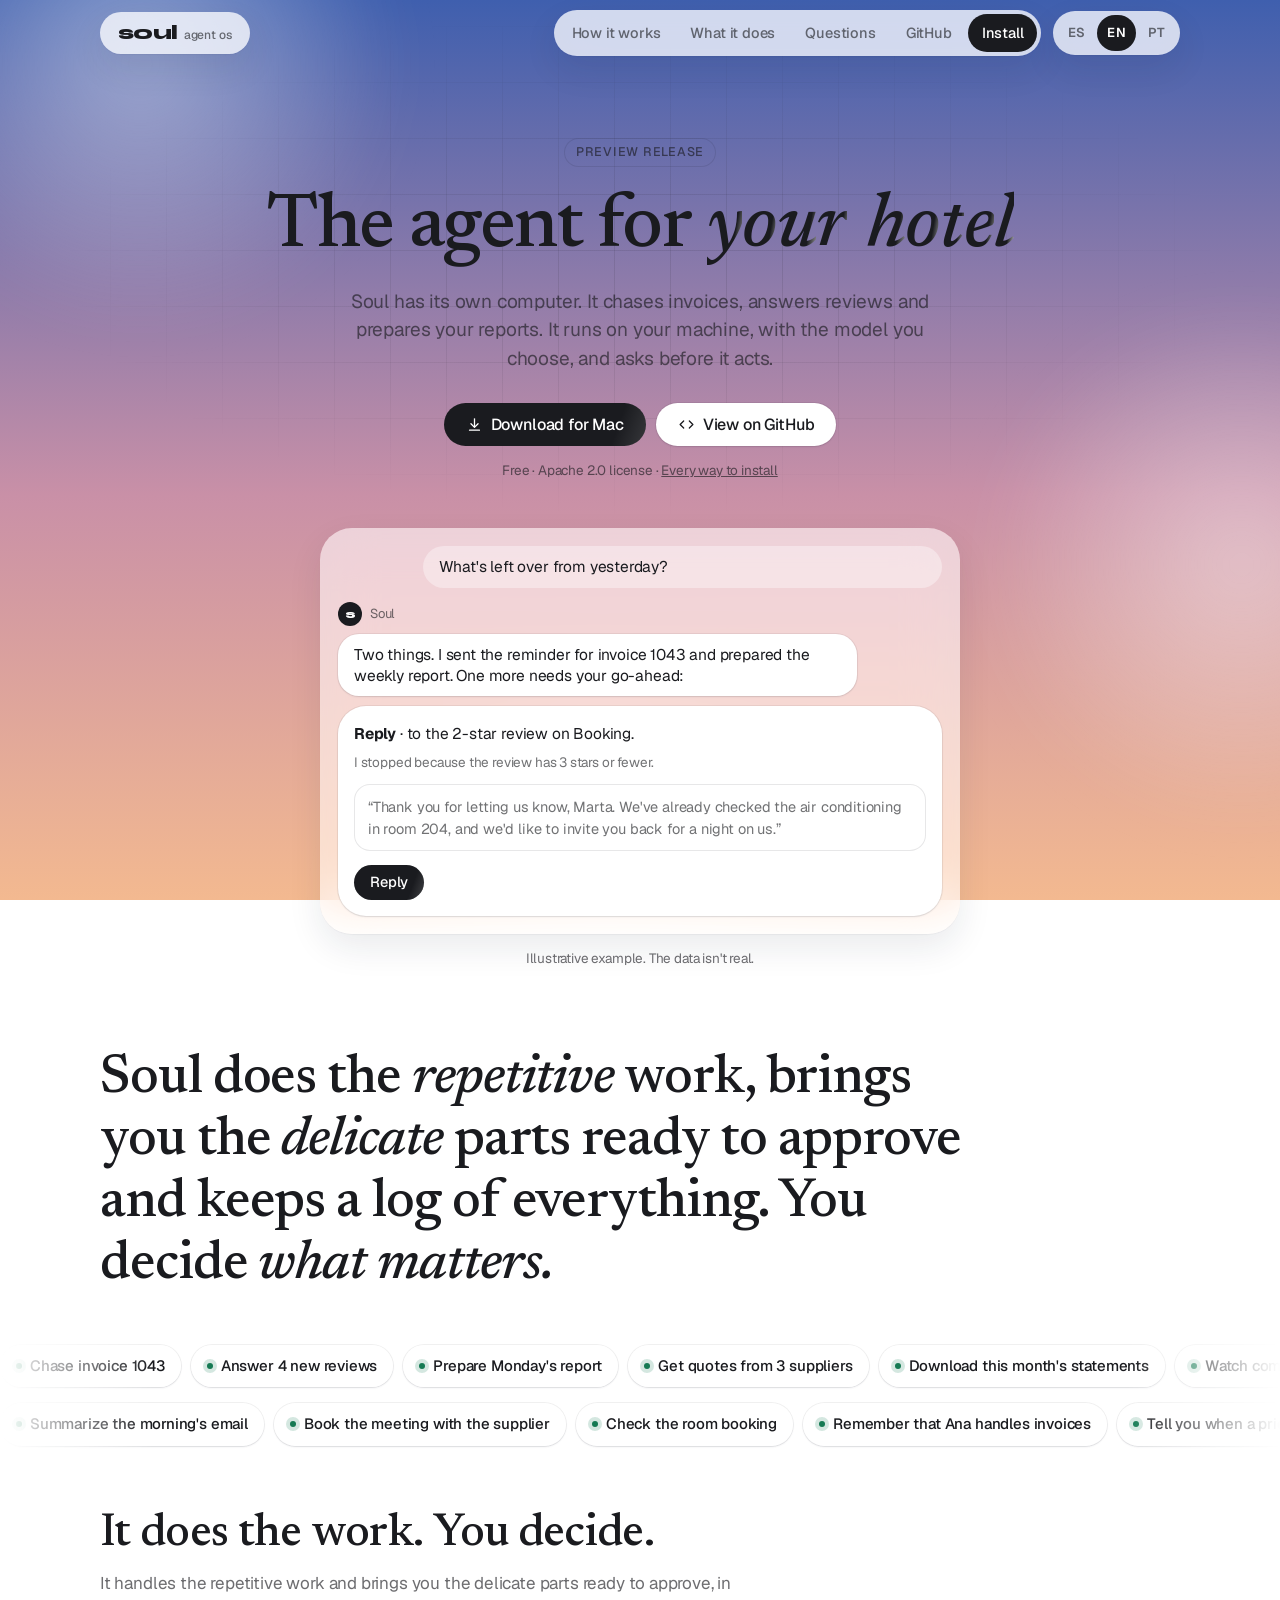
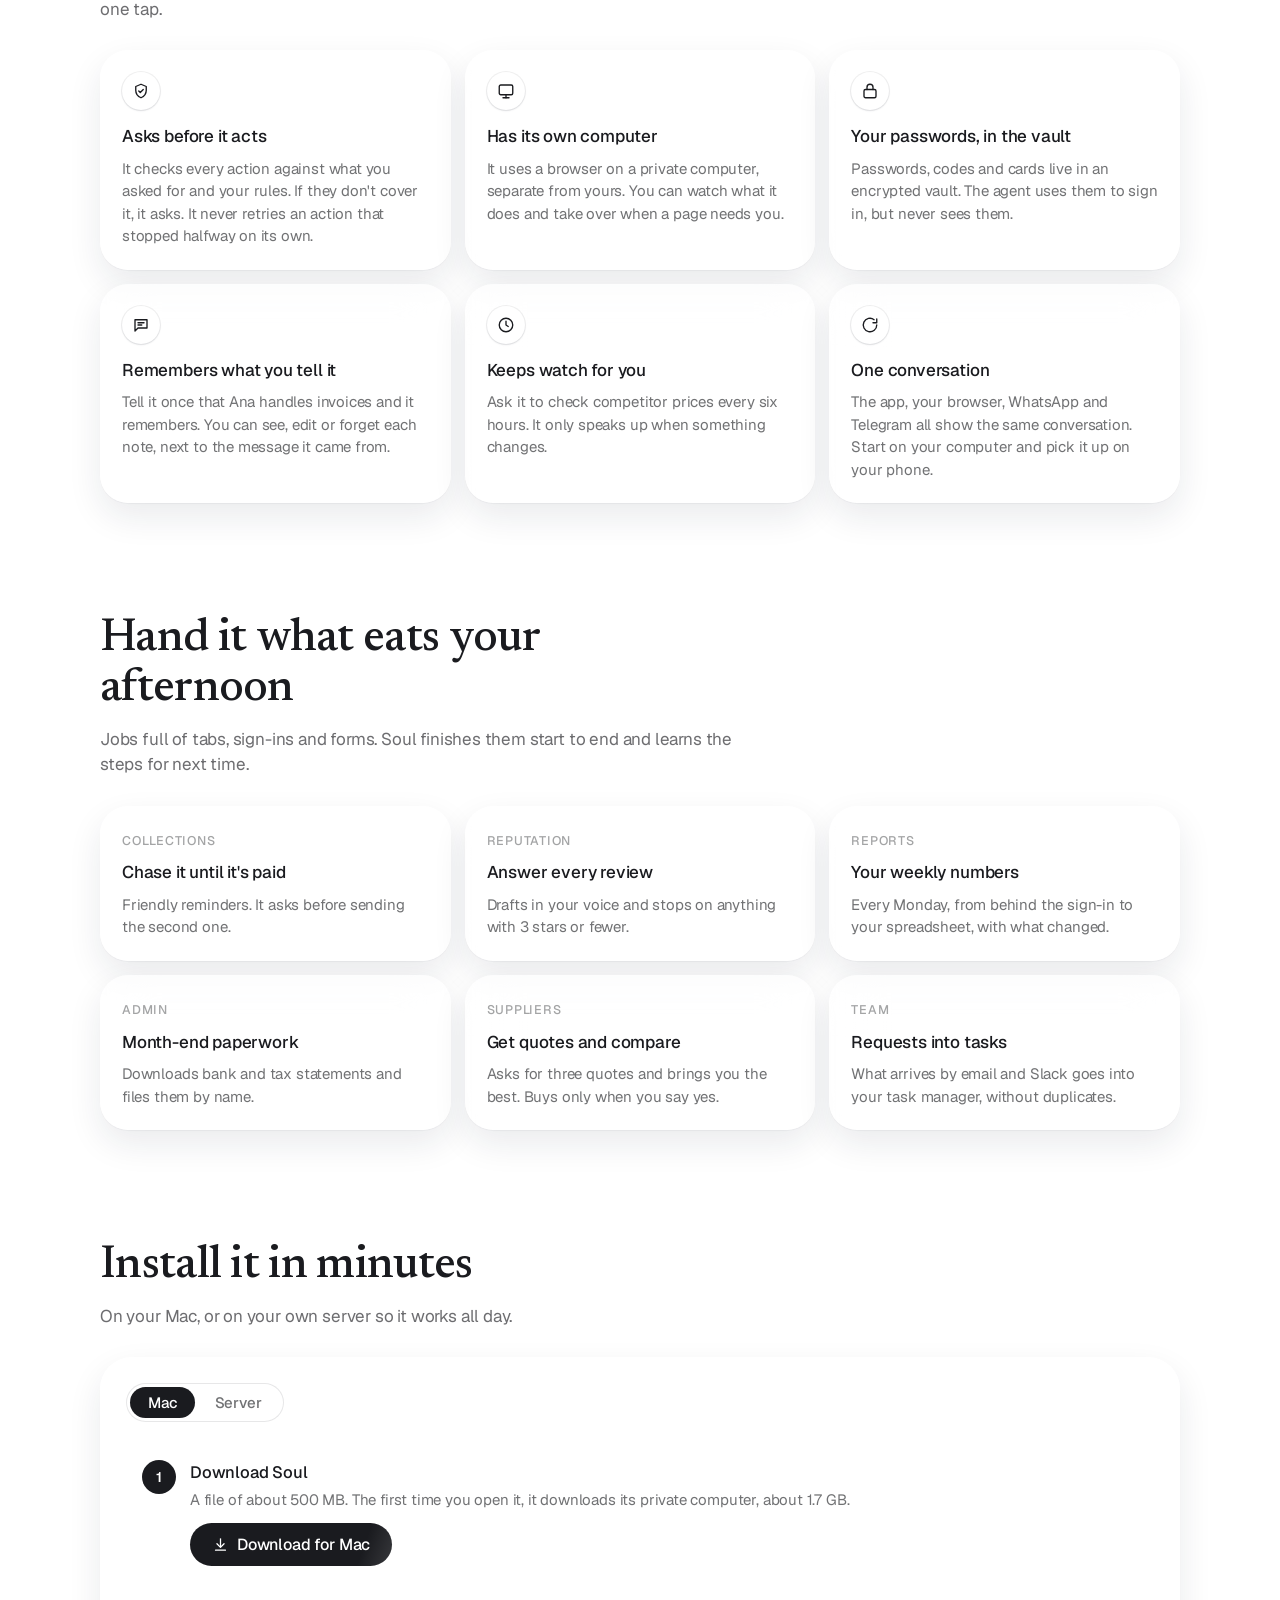
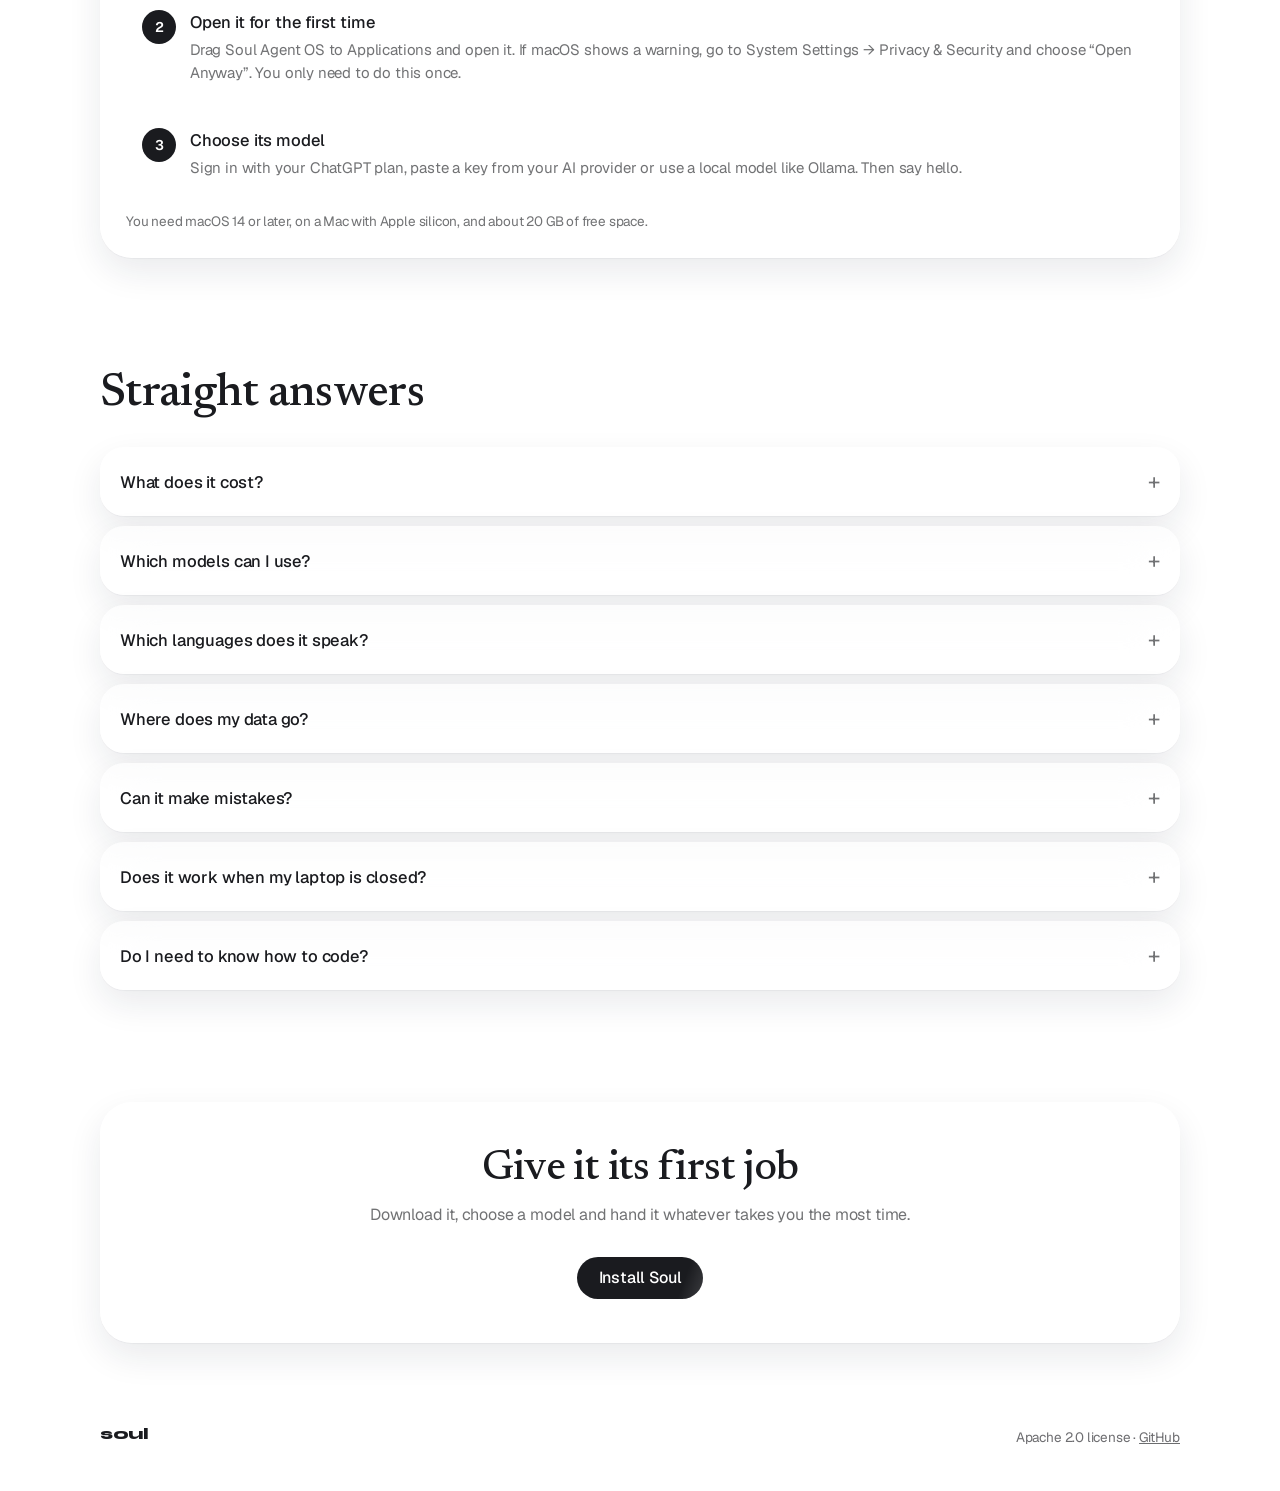
==== commit 9d4562ea: "Update Soul website" ====
--- a/index.html
+++ b/index.html
@@ -1,1709 +1,473 @@
 <!doctype html>
-<html lang="es">
+<html lang="es" data-root="true">
   <head>
     <meta charset="utf-8" />
     <meta name="viewport" content="width=device-width, initial-scale=1" />
     <title>Soul Agent OS · El agente de tu negocio</title>
-    <meta
-      name="description"
-      content="Soul es un agente con su propio computador. Cobra facturas, responde reseñas y prepara tus reportes, y pide permiso antes de actuar. Corre en tu equipo, con el modelo que elijas."
-    />
+    <meta name="description" content="Soul es un agente con su propio computador. Cobra facturas, responde reseñas y prepara tus reportes, y pide permiso antes de actuar. Corre en tu equipo, con el modelo que elijas." />
+    <link rel="canonical" href="https://nachodev10.github.io/soul-agent/" />
+    <link rel="alternate" hreflang="es" href="https://nachodev10.github.io/soul-agent/" />
+    <link rel="alternate" hreflang="en" href="https://nachodev10.github.io/soul-agent/en/" />
+    <link rel="alternate" hreflang="pt" href="https://nachodev10.github.io/soul-agent/pt/" />
+    <link rel="alternate" hreflang="x-default" href="https://nachodev10.github.io/soul-agent/" />
+    <meta property="og:type" content="website" />
+    <meta property="og:url" content="https://nachodev10.github.io/soul-agent/" />
     <meta property="og:title" content="Soul Agent OS · El agente de tu negocio" />
-    <meta
-      property="og:description"
-      content="Un agente que hace el trabajo repetitivo de tu negocio y te pide permiso antes de actuar."
-    />
+    <meta property="og:description" content="Un agente que hace el trabajo repetitivo de tu negocio y te pide permiso antes de actuar." />
+    <meta property="og:image" content="https://nachodev10.github.io/soul-agent/apple-touch-icon.png" />
+    <meta property="og:locale" content="es_419" />
+    <meta property="og:locale:alternate" content="en_US" />
+    <meta property="og:locale:alternate" content="pt_BR" />
+    <meta name="twitter:card" content="summary" />
     <meta name="theme-color" content="#86b7ea" />
     <link rel="icon" type="image/svg+xml" href="favicon.svg" />
     <link rel="apple-touch-icon" href="apple-touch-icon.png" />
-    <style>
-      @font-face {
-        font-family: 'Geist';
-        src: url('fonts/Geist-Variable.woff2') format('woff2');
-        font-weight: 100 900;
-        font-display: swap;
-      }
-      @font-face {
-        font-family: 'Newsreader';
-        src: url('fonts/Newsreader.woff2') format('woff2');
-        font-weight: 400 500;
-        font-display: swap;
-      }
-      @font-face {
-        font-family: 'Newsreader';
-        src: url('fonts/Newsreader-Italic.woff2') format('woff2');
-        font-weight: 400 500;
-        font-style: italic;
-        font-display: swap;
-      }
-      @font-face {
-        font-family: 'Syne';
-        src: url('fonts/Syne-ExtraBold.woff2') format('woff2');
-        font-weight: 800;
-        font-display: swap;
-      }
-
-      :root {
-        color-scheme: light;
-        --sky-a: #3f83d6;
-        --sky-b: #86b7ea;
-        --sky-c: #dfeaf4;
-        --ink: #1a1b1f;
-        --ink-2: rgba(26, 27, 31, 0.62);
-        --ink-3: rgba(26, 27, 31, 0.4);
-        --ink-inv: #ffffff;
-        --card: rgba(255, 255, 255, 0.58);
-        --card-2: rgba(255, 255, 255, 0.36);
-        --sheet: rgba(250, 251, 254, 0.86);
-        --solid: #ffffff;
-        --hair: rgba(26, 27, 31, 0.1);
-        --bar: rgba(255, 255, 255, 0.76);
-        --on-sky: #1a1b1f;
-        --on-sky-2: rgba(26, 27, 31, 0.64);
-        --ok: #157a53;
-        --shadow: 0 1px 1px rgba(20, 30, 60, 0.04), 0 14px 34px rgba(20, 30, 60, 0.09);
-        --lift: 0 1px 2px rgba(20, 30, 60, 0.1), 0 0 0 1px rgba(26, 27, 31, 0.06);
-        --font-ui: 'Geist', 'Helvetica Neue', Helvetica, Arial, sans-serif;
-        --font-serif: 'Newsreader', 'Iowan Old Style', Georgia, serif;
-        --font-logo: 'Syne', 'Geist', 'Helvetica Neue', Arial, sans-serif;
-      }
-      :root[data-theme='dark'] {
-        color-scheme: dark;
-        --ink: #eef0fb;
-        --ink-2: rgba(238, 240, 251, 0.68);
-        --ink-3: rgba(238, 240, 251, 0.44);
-        --ink-inv: #12162c;
-        --card: rgba(18, 24, 54, 0.52);
-        --card-2: rgba(18, 24, 54, 0.34);
-        --sheet: rgba(17, 22, 48, 0.9);
-        --solid: rgba(255, 255, 255, 0.15);
-        --hair: rgba(238, 240, 251, 0.13);
-        --bar: rgba(20, 26, 58, 0.8);
-        --on-sky: #ffffff;
-        --on-sky-2: rgba(255, 255, 255, 0.78);
-        --ok: #62d8a7;
-        --shadow: 0 14px 34px rgba(0, 0, 0, 0.26);
-        --lift: 0 0 0 1px rgba(238, 240, 251, 0.1);
-      }
-
-      * {
-        box-sizing: border-box;
-      }
-      html {
-        scroll-behavior: smooth;
-        scroll-padding-top: 88px;
-      }
-      body {
-        margin: 0;
-        min-height: 100vh;
-        background: linear-gradient(var(--sky-a), var(--sky-b) 55%, var(--sky-c)) fixed;
-        color: var(--ink);
-        font: 400 16px/1.5 var(--font-ui);
-        letter-spacing: -0.011em;
-        -webkit-font-smoothing: antialiased;
-        transition: background 1.2s ease;
-      }
-      a {
-        color: inherit;
-      }
-      h1,
-      h2,
-      h3,
-      p {
-        margin: 0;
-      }
-      :focus-visible {
-        outline: 2px solid var(--ink);
-        outline-offset: 2px;
-      }
-      .glass {
-        background: var(--card);
-        -webkit-backdrop-filter: blur(26px) saturate(1.25);
-        backdrop-filter: blur(26px) saturate(1.25);
-        box-shadow: var(--shadow);
-      }
-      .glass-2 {
-        background: var(--card-2);
-        -webkit-backdrop-filter: blur(20px) saturate(1.2);
-        backdrop-filter: blur(20px) saturate(1.2);
-      }
-      .wrap {
-        width: min(100% - 32px, 1080px);
-        margin-inline: auto;
-      }
-      .sr-only {
-        position: absolute;
-        width: 1px;
-        height: 1px;
-        overflow: hidden;
-        clip: rect(0 0 0 0);
-      }
-
-      .top {
-        position: sticky;
-        top: 0;
-        z-index: 10;
-        padding-block: 10px;
-      }
-      .top .wrap {
-        display: flex;
-        align-items: center;
-        justify-content: space-between;
-        gap: 12px;
-      }
-      .brand {
-        display: inline-flex;
-        align-items: baseline;
-        gap: 6px;
-        padding: 11px 18px 12px;
-        border-radius: 999px;
-        background: var(--bar);
-        text-decoration: none;
-        font: 800 19px/1 var(--font-logo);
-        letter-spacing: -0.03em;
-      }
-      .brand em {
-        font: 500 12px/1 var(--font-ui);
-        font-style: normal;
-        letter-spacing: -0.011em;
-        color: var(--ink-2);
-      }
-      .nav {
-        display: flex;
-        align-items: center;
-        gap: 2px;
-        padding: 4px;
-        border-radius: 999px;
-        background: var(--bar);
-      }
-      .nav a {
-        padding: 8px 14px;
-        border-radius: 999px;
-        text-decoration: none;
-        color: var(--ink-2);
-        font-weight: 500;
-        font-size: 14.5px;
-        transition:
-          background 0.2s,
-          color 0.2s;
-      }
-      .nav a:hover {
-        color: var(--ink);
-        background: var(--card-2);
-      }
-      .nav a.primary {
-        background: var(--ink);
-        color: var(--ink-inv);
-      }
-
-      .btn {
-        display: inline-flex;
-        align-items: center;
-        gap: 8px;
-        padding: 13px 22px;
-        border-radius: 999px;
-        font: 500 16px/1 var(--font-ui);
-        letter-spacing: -0.011em;
-        text-decoration: none;
-        border: 0;
-        cursor: pointer;
-        transition:
-          transform 0.15s ease,
-          background 0.2s;
-      }
-      .btn:hover {
-        transform: translateY(-1px);
-      }
-      .btn:active {
-        transform: scale(0.97);
-      }
-      .btn-ink {
-        background: var(--ink);
-        color: var(--ink-inv);
-      }
-      .btn-solid {
-        background: var(--solid);
-        color: var(--ink);
-        box-shadow: var(--lift);
-      }
-      .btn svg {
-        width: 17px;
-        height: 17px;
-        flex: none;
-      }
-
-      .hero {
-        padding-block: 72px 40px;
-        text-align: center;
-      }
-      .eyebrow {
-        display: inline-block;
-        padding: 5px 12px;
-        border-radius: 999px;
-        font-size: 12.5px;
-        font-weight: 500;
-        letter-spacing: 0.06em;
-        text-transform: uppercase;
-        color: var(--on-sky-2);
-        box-shadow: inset 0 0 0 1px var(--hair);
-      }
-      .hero h1 {
-        margin-top: 22px;
-        font: 400 clamp(44px, 7vw, 76px) / 1.04 var(--font-serif);
-        letter-spacing: -0.02em;
-        color: var(--on-sky);
-      }
-      .hero h1 em {
-        font-style: italic;
-      }
-      .hero .lead {
-        max-width: 620px;
-        margin: 20px auto 0;
-        font-size: clamp(17px, 2vw, 19px);
-        color: var(--on-sky-2);
-      }
-      .cta {
-        display: flex;
-        flex-wrap: wrap;
-        justify-content: center;
-        gap: 10px;
-        margin-top: 30px;
-      }
-      .fine {
-        margin-top: 14px;
-        font-size: 13.5px;
-        color: var(--on-sky-2);
-      }
-      .fine a {
-        color: inherit;
-      }
-
-      .demo {
-        max-width: 640px;
-        margin: 48px auto 0;
-        padding: 18px;
-        border-radius: 32px;
-        text-align: left;
-      }
-      .msg {
-        max-width: 86%;
-        padding: 10px 16px;
-        border-radius: 21px;
-        font-size: 15.5px;
-        line-height: 1.38;
-      }
-      .msg + .msg,
-      .msg + .act,
-      .act + .msg {
-        margin-top: 10px;
-      }
-      .msg.me {
-        margin-left: auto;
-        background: var(--card-2);
-      }
-      .msg.soul {
-        background: var(--solid);
-        box-shadow: var(--lift);
-      }
-      .who {
-        display: flex;
-        align-items: center;
-        gap: 8px;
-        margin: 14px 0 8px;
-        font-size: 13px;
-        color: var(--ink-2);
-      }
-      .av {
-        display: grid;
-        place-items: center;
-        width: 24px;
-        height: 24px;
-        border-radius: 50%;
-        background: var(--ink);
-        color: var(--ink-inv);
-        font: 800 12px/1 var(--font-logo);
-      }
-      .act {
-        padding: 16px;
-        border-radius: 28px;
-        background: var(--solid);
-        box-shadow: var(--lift);
-      }
-      .act p {
-        font-size: 15.5px;
-      }
-      .act .why {
-        margin-top: 6px;
-        font-size: 13.5px;
-        color: var(--ink-2);
-      }
-      .act .draft {
-        margin-top: 12px;
-        padding: 12px 14px;
-        border-radius: 16px;
-        background: var(--card-2);
-        box-shadow: inset 0 0 0 1px var(--hair);
-        font-size: 14.5px;
-        color: var(--ink-2);
-      }
-      .act .row {
-        display: flex;
-        flex-wrap: wrap;
-        gap: 8px;
-        margin-top: 14px;
-      }
-      .act .btn {
-        padding: 10px 16px;
-        font-size: 14.5px;
-      }
-      .done {
-        display: none;
-        align-items: center;
-        gap: 8px;
-        margin-top: 14px;
-        font-size: 14.5px;
-        color: var(--ok);
-        font-weight: 500;
-      }
-      .act.is-done .row {
-        display: none;
-      }
-      .act.is-done .done {
-        display: flex;
-      }
-
-      section {
-        padding-block: 56px;
-      }
-      .head {
-        max-width: 640px;
-        margin-bottom: 28px;
-      }
-      .head h2 {
-        font: 400 clamp(32px, 4.4vw, 46px) / 1.08 var(--font-serif);
-        letter-spacing: -0.015em;
-        color: var(--on-sky);
-      }
-      .head p {
-        margin-top: 12px;
-        font-size: 17px;
-        color: var(--on-sky-2);
-      }
-      .grid {
-        display: grid;
-        grid-template-columns: repeat(auto-fit, minmax(min(100%, 300px), 1fr));
-        gap: 14px;
-      }
-      .card {
-        padding: 22px;
-        border-radius: 28px;
-      }
-      .card h3 {
-        font-size: 17px;
-        font-weight: 500;
-        letter-spacing: -0.011em;
-      }
-      .card p {
-        margin-top: 8px;
-        font-size: 15px;
-        color: var(--ink-2);
-      }
-      .card .ic {
-        display: grid;
-        place-items: center;
-        width: 38px;
-        height: 38px;
-        margin-bottom: 14px;
-        border-radius: 50%;
-        background: var(--solid);
-        box-shadow: var(--lift);
-      }
-      .ic svg {
-        width: 18px;
-        height: 18px;
-      }
-      .tag {
-        display: inline-block;
-        margin-bottom: 10px;
-        font-size: 12.5px;
-        font-weight: 500;
-        letter-spacing: 0.06em;
-        text-transform: uppercase;
-        color: var(--ink-3);
-      }
-
-      .install {
-        padding: 26px;
-        border-radius: 32px;
-      }
-      .seg {
-        display: inline-flex;
-        gap: 2px;
-        padding: 4px;
-        border-radius: 999px;
-        background: var(--card-2);
-        box-shadow: inset 0 0 0 1px var(--hair);
-      }
-      .seg button {
-        padding: 8px 18px;
-        border: 0;
-        border-radius: 999px;
-        background: none;
-        color: var(--ink-2);
-        font: 500 15px/1 var(--font-ui);
-        letter-spacing: -0.011em;
-        cursor: pointer;
-      }
-      .seg button[aria-selected='true'] {
-        background: var(--ink);
-        color: var(--ink-inv);
-      }
-      .steps {
-        display: grid;
-        gap: 12px;
-        margin: 22px 0 0;
-        padding: 0;
-        list-style: none;
-        counter-reset: step;
-      }
-      .steps li {
-        display: grid;
-        grid-template-columns: 34px 1fr;
-        gap: 14px;
-        padding: 16px;
-        border-radius: 21px;
-        counter-increment: step;
-      }
-      .steps li::before {
-        content: counter(step);
-        display: grid;
-        place-items: center;
-        width: 34px;
-        height: 34px;
-        border-radius: 50%;
-        background: var(--ink);
-        color: var(--ink-inv);
-        font-weight: 600;
-        font-size: 14px;
-      }
-      .steps b {
-        display: block;
-        font-weight: 500;
-        font-size: 16.5px;
-      }
-      .steps p {
-        margin-top: 4px;
-        font-size: 15px;
-        color: var(--ink-2);
-      }
-      .steps .btn {
-        margin-top: 12px;
-      }
-      pre {
-        margin: 10px 0 0;
-        padding: 12px 14px;
-        overflow-x: auto;
-        border-radius: 13px;
-        background: var(--card-2);
-        box-shadow: inset 0 0 0 1px var(--hair);
-        font:
-          13.5px/1.6 ui-monospace,
-          'SF Mono',
-          Menlo,
-          monospace;
-        color: var(--ink);
-      }
-      .req {
-        margin-top: 16px;
-        font-size: 13.5px;
-        color: var(--ink-2);
-      }
-      [hidden] {
-        display: none !important;
-      }
-
-      .faq {
-        display: grid;
-        gap: 10px;
-      }
-      details {
-        border-radius: 24px;
-        padding: 4px 20px;
-      }
-      summary {
-        display: flex;
-        justify-content: space-between;
-        align-items: center;
-        gap: 12px;
-        padding-block: 14px;
-        cursor: pointer;
-        list-style: none;
-        font-weight: 500;
-        font-size: 16.5px;
-      }
-      summary::-webkit-details-marker {
-        display: none;
-      }
-      summary::after {
-        content: '+';
-        font-size: 22px;
-        font-weight: 400;
-        color: var(--ink-2);
-        transition: transform 0.2s;
-      }
-      details[open] summary::after {
-        transform: rotate(45deg);
-      }
-      details p {
-        padding-bottom: 16px;
-        font-size: 15.5px;
-        color: var(--ink-2);
-      }
-
-      .closing {
-        padding: 44px 26px;
-        border-radius: 32px;
-        text-align: center;
-      }
-      .closing h2 {
-        font: 400 clamp(30px, 4vw, 42px) / 1.1 var(--font-serif);
-        letter-spacing: -0.015em;
-      }
-      .closing p {
-        margin-top: 10px;
-        color: var(--ink-2);
-      }
-      footer {
-        padding-block: 28px 44px;
-        font-size: 13.5px;
-        color: var(--on-sky-2);
-      }
-      footer .wrap {
-        display: flex;
-        flex-wrap: wrap;
-        justify-content: space-between;
-        gap: 12px;
-      }
-      footer .mark {
-        font: 800 15px/1 var(--font-logo);
-        letter-spacing: -0.03em;
-        color: var(--on-sky);
-      }
-
-      .rise {
-        opacity: 0;
-        transform: translateY(8px);
-        transition:
-          opacity 0.45s ease,
-          transform 0.45s ease;
-      }
-      .rise.in {
-        opacity: 1;
-        transform: none;
-      }
-      @media (max-width: 720px) {
-        .nav a:not(.primary) {
-          display: none;
-        }
-        .hero {
-          padding-top: 44px;
-        }
-      }
-      @media (prefers-reduced-motion: reduce) {
-        *,
-        *::before,
-        *::after {
-          animation: none !important;
-          transition: none !important;
-        }
-        html {
-          scroll-behavior: auto;
-        }
-        .rise {
-          opacity: 1;
-          transform: none;
-        }
-      }
-
-      .orbs {
-        position: fixed;
-        inset: 0;
-        z-index: -1;
-        overflow: hidden;
-        pointer-events: none;
-      }
-      .orbs span {
-        position: absolute;
-        width: 46vmax;
-        height: 46vmax;
-        border-radius: 50%;
-        background: radial-gradient(circle, rgba(255, 255, 255, 0.42), transparent 62%);
-        filter: blur(30px);
-        animation: drift 38s ease-in-out infinite alternate;
-      }
-      :root[data-theme='dark'] .orbs span {
-        background: radial-gradient(circle, rgba(140, 150, 255, 0.16), transparent 62%);
-      }
-      .orbs span:nth-child(1) {
-        top: -18vmax;
-        left: -12vmax;
-      }
-      .orbs span:nth-child(2) {
-        top: 30vh;
-        right: -20vmax;
-        animation-duration: 46s;
-        animation-delay: -12s;
-      }
-      .orbs span:nth-child(3) {
-        bottom: -24vmax;
-        left: 24vw;
-        animation-duration: 54s;
-        animation-delay: -26s;
-      }
-      @keyframes drift {
-        to {
-          transform: translate3d(9vmax, 6vmax, 0) scale(1.12);
-        }
-      }
-
-      .hero {
-        position: relative;
-      }
-      .hero-grid {
-        position: absolute;
-        inset: -40px -8vw auto;
-        height: 620px;
-        z-index: -1;
-        pointer-events: none;
-        background-image:
-          linear-gradient(var(--hair) 1px, transparent 1px),
-          linear-gradient(90deg, var(--hair) 1px, transparent 1px);
-        background-size: 56px 56px;
-        -webkit-mask-image: radial-gradient(ellipse 60% 55% at 50% 38%, #000 20%, transparent 75%);
-        mask-image: radial-gradient(ellipse 60% 55% at 50% 38%, #000 20%, transparent 75%);
-        animation: grid-pan 30s linear infinite;
-      }
-      @keyframes grid-pan {
-        to {
-          background-position:
-            0 56px,
-            56px 0;
-        }
-      }
-
-      .split .w {
-        display: inline-block;
-        opacity: 0;
-        filter: blur(10px);
-        transform: translateY(0.35em);
-        animation: word-in 0.9s cubic-bezier(0.2, 0.8, 0.2, 1) forwards;
-        animation-delay: calc(var(--i) * 90ms + 120ms);
-      }
-      @keyframes word-in {
-        to {
-          opacity: 1;
-          filter: none;
-          transform: none;
-        }
-      }
-
-      .rotator {
-        display: inline-flex;
-        white-space: nowrap;
-      }
-      .rotator .l {
-        display: inline-block;
-        font-style: italic;
-        background: linear-gradient(
-          100deg,
-          var(--on-sky) 0%,
-          var(--on-sky) 30%,
-          #ffffff 45%,
-          #f3b98f 55%,
-          var(--on-sky) 70%,
-          var(--on-sky) 100%
-        );
-        background-size: 300% 100%;
-        -webkit-background-clip: text;
-        background-clip: text;
-        color: transparent;
-        animation:
-          letter-in 0.6s cubic-bezier(0.2, 0.8, 0.2, 1) both,
-          sheen 6s ease-in-out infinite;
-        animation-delay: calc(var(--i) * 34ms), calc(var(--i) * 60ms);
-      }
-      .rotator .l.out {
-        animation: letter-out 0.35s ease-in both;
-        animation-delay: calc(var(--i) * 18ms);
-      }
-      .rotator .sp {
-        width: 0.26em;
-      }
-      @keyframes letter-in {
-        from {
-          opacity: 0;
-          transform: translateY(0.45em) rotate(6deg);
-          filter: blur(6px);
-        }
-      }
-      @keyframes letter-out {
-        to {
-          opacity: 0;
-          transform: translateY(-0.4em) rotate(-6deg);
-          filter: blur(6px);
-        }
-      }
-      @keyframes sheen {
-        0%,
-        20% {
-          background-position: 100% 0;
-        }
-        60%,
-        100% {
-          background-position: 0 0;
-        }
-      }
-
-      .btn-ink {
-        position: relative;
-        overflow: hidden;
-        isolation: isolate;
-      }
-      .btn-ink::after {
-        content: '';
-        position: absolute;
-        inset: 0;
-        z-index: -1;
-        background: linear-gradient(
-          110deg,
-          transparent 35%,
-          rgba(255, 255, 255, 0.28) 50%,
-          transparent 65%
-        );
-        background-size: 250% 100%;
-        animation: shimmer 4.5s ease-in-out infinite;
-      }
-      :root[data-theme='dark'] .btn-ink::after {
-        background-image: linear-gradient(
-          110deg,
-          transparent 35%,
-          rgba(18, 22, 44, 0.18) 50%,
-          transparent 65%
-        );
-      }
-      @keyframes shimmer {
-        0%,
-        55% {
-          background-position: 120% 0;
-        }
-        100% {
-          background-position: -60% 0;
-        }
-      }
-
-      .spot {
-        position: relative;
-        isolation: isolate;
-        transition:
-          transform 0.35s cubic-bezier(0.2, 0.8, 0.2, 1),
-          box-shadow 0.35s;
-      }
-      .spot::before {
-        content: '';
-        position: absolute;
-        inset: 0;
-        z-index: -1;
-        border-radius: inherit;
-        background: radial-gradient(
-          420px circle at var(--mx, 50%) var(--my, 50%),
-          rgba(255, 255, 255, 0.55),
-          transparent 42%
-        );
-        opacity: 0;
-        transition: opacity 0.3s;
-      }
-      .spot::after {
-        content: '';
-        position: absolute;
-        inset: 0;
-        border-radius: inherit;
-        padding: 1px;
-        background: radial-gradient(
-          260px circle at var(--mx, 50%) var(--my, 50%),
-          rgba(255, 255, 255, 0.95),
-          transparent 60%
-        );
-        -webkit-mask:
-          linear-gradient(#000 0 0) content-box,
-          linear-gradient(#000 0 0);
-        -webkit-mask-composite: xor;
-        mask-composite: exclude;
-        opacity: 0;
-        transition: opacity 0.3s;
-        pointer-events: none;
-      }
-      :root[data-theme='dark'] .spot::before {
-        background: radial-gradient(
-          420px circle at var(--mx, 50%) var(--my, 50%),
-          rgba(160, 175, 255, 0.16),
-          transparent 42%
-        );
-      }
-      .spot:hover {
-        transform: translateY(-3px);
-      }
-      .spot:hover::before,
-      .spot:hover::after {
-        opacity: 1;
-      }
-
-      .statement {
-        padding-block: 40px;
-      }
-      .statement p {
-        max-width: 900px;
-        font: 400 clamp(30px, 4.6vw, 54px) / 1.15 var(--font-serif);
-        letter-spacing: -0.02em;
-        color: var(--on-sky);
-      }
-      .statement .w {
-        opacity: 0.16;
-        transition: opacity 0.25s linear;
-      }
-      .statement .w.lit {
-        opacity: 1;
-      }
-      .statement .w.key {
-        font-style: italic;
-      }
-
-      .marquee {
-        position: relative;
-        overflow: hidden;
-        padding-block: 8px;
-        -webkit-mask-image: linear-gradient(90deg, transparent, #000 12%, #000 88%, transparent);
-        mask-image: linear-gradient(90deg, transparent, #000 12%, #000 88%, transparent);
-      }
-      .marquee-track {
-        display: flex;
-        gap: 10px;
-        width: max-content;
-        animation: marquee 42s linear infinite;
-      }
-      .marquee:hover .marquee-track {
-        animation-play-state: paused;
-      }
-      .marquee.reverse .marquee-track {
-        animation-direction: reverse;
-        animation-duration: 50s;
-      }
-      .chip {
-        display: inline-flex;
-        align-items: center;
-        gap: 8px;
-        padding: 10px 16px;
-        border-radius: 999px;
-        background: var(--card);
-        -webkit-backdrop-filter: blur(20px);
-        backdrop-filter: blur(20px);
-        box-shadow: var(--lift);
-        font-size: 15px;
-        font-weight: 500;
-        white-space: nowrap;
-      }
-      .chip::before {
-        content: '';
-        width: 6px;
-        height: 6px;
-        border-radius: 50%;
-        background: var(--ok);
-        box-shadow: 0 0 0 4px color-mix(in srgb, var(--ok) 18%, transparent);
-      }
-      @keyframes marquee {
-        to {
-          transform: translateX(calc(-50% - 5px));
-        }
-      }
-
-      .demo .step {
-        opacity: 0;
-        transform: translateY(10px) scale(0.98);
-        transition:
-          opacity 0.5s cubic-bezier(0.2, 0.8, 0.2, 1),
-          transform 0.5s cubic-bezier(0.2, 0.8, 0.2, 1);
-      }
-      .demo .step.show {
-        opacity: 1;
-        transform: none;
-      }
-      .typing {
-        display: inline-flex;
-        gap: 4px;
-        padding: 12px 16px;
-        border-radius: 21px;
-        background: var(--solid);
-        box-shadow: var(--lift);
-      }
-      .typing i {
-        width: 6px;
-        height: 6px;
-        border-radius: 50%;
-        background: var(--ink-3);
-        animation: bounce 1s ease-in-out infinite;
-      }
-      .typing i:nth-child(2) {
-        animation-delay: 0.15s;
-      }
-      .typing i:nth-child(3) {
-        animation-delay: 0.3s;
-      }
-      @keyframes bounce {
-        50% {
-          transform: translateY(-4px);
-          background: var(--ink);
-        }
-      }
-      .act.is-done {
-        animation: pop 0.5s cubic-bezier(0.2, 0.8, 0.2, 1);
-      }
-      @keyframes pop {
-        40% {
-          transform: scale(1.015);
-        }
-      }
-
-      .head h2 .w {
-        display: inline-block;
-        opacity: 0;
-        transform: translateY(0.4em);
-        filter: blur(8px);
-        transition:
-          opacity 0.7s cubic-bezier(0.2, 0.8, 0.2, 1),
-          transform 0.7s cubic-bezier(0.2, 0.8, 0.2, 1),
-          filter 0.7s;
-        transition-delay: calc(var(--i) * 60ms);
-      }
-      .head.in h2 .w {
-        opacity: 1;
-        transform: none;
-        filter: none;
-      }
-      .grid > .rise {
-        transition-delay: calc(var(--i, 0) * 70ms);
-      }
-
-      @media (prefers-reduced-motion: reduce) {
-        .split .w,
-        .rotator .l,
-        .head h2 .w,
-        .demo .step {
-          opacity: 1 !important;
-          filter: none !important;
-          transform: none !important;
-        }
-        .statement .w {
-          opacity: 1;
-        }
-        .rotator .l {
-          color: var(--on-sky);
-          background: none;
-        }
-      }
-    </style>
+    <link
+      rel="preload"
+      href="fonts/Geist-Variable.woff2"
+      as="font"
+      type="font/woff2"
+      crossorigin
+    />
+    <link
+      rel="preload"
+      href="fonts/Newsreader.woff2"
+      as="font"
+      type="font/woff2"
+      crossorigin
+    />
+    <link rel="stylesheet" href="styles.css" />
+    <script>(function(){try{var t={"en":"en/index.html","pt":"pt/index.html"};var s=localStorage.getItem('soul.lang');var w=s||((navigator.languages&&navigator.languages.length?navigator.languages:[navigator.language||''])).map(function(l){return String(l).slice(0,2).toLowerCase()}).filter(function(l){return l==='es'||t[l]})[0];if(w&&t[w])location.replace(t[w]+location.hash)}catch(e){}})();</script>
   </head>
   <body>
-    <div class="orbs" aria-hidden="true"><span></span><span></span><span></span></div>
-    <header class="top">
-      <div class="wrap">
-        <a class="brand glass" href="#">soul <em>agent os</em></a>
-        <nav class="nav glass" aria-label="Principal">
-          <a href="#como">Cómo trabaja</a>
-          <a href="#tareas">Qué hace</a>
-          <a href="#preguntas">Preguntas</a>
-          <a href="https://github.com/nachodev10/soul-agent" data-repo>GitHub</a>
-          <a class="primary" href="#instalar">Instalar</a>
-        </nav>
-      </div>
-    </header>
-
-    <main>
-      <div class="hero wrap">
-        <div class="hero-grid" aria-hidden="true"></div>
-        <span class="eyebrow">Versión preliminar</span>
-        <h1 aria-label="El agente de tu negocio">
-          <span class="split" aria-hidden="true">El agente de</span>
-          <span
-            class="rotator"
+  <div class="orbs" aria-hidden="true"><span></span><span></span><span></span></div>
+  <header class="top">
+    <div class="wrap">
+      <a class="brand glass" href="#">soul <em>agent os</em></a>
+      <nav class="nav glass" aria-label="Principal">
+        <a href="#como">Cómo trabaja</a>
+        <a href="#tareas">Qué hace</a>
+        <a href="#preguntas">Preguntas</a>
+        <a href="https://github.com/nachodev10/soul-agent" data-repo>GitHub</a>
+        <a class="primary" href="#instalar">Instalar</a>
+      </nav>
+      <nav class="langs glass" aria-label="Idioma"><a href="index.html" hreflang="es" lang="es" data-lang="es" title="Español" aria-current="true">ES</a><a href="en/index.html" hreflang="en" lang="en" data-lang="en" title="English">EN</a><a href="pt/index.html" hreflang="pt" lang="pt" data-lang="pt" title="Português">PT</a></nav>
+    </div>
+  </header>
+
+  <main>
+    <div class="hero wrap">
+      <div class="hero-grid" aria-hidden="true"></div>
+      <span class="eyebrow">Versión preliminar</span>
+      <h1 aria-label="El agente de tu negocio">
+        <span class="split" aria-hidden="true">El agente de</span>
+        <span class="rotator" aria-hidden="true" data-words="tu negocio|tu hotel|tu tienda|tu clínica|tu oficina|tu equipo"
+          >tu negocio</span
+        >
+      </h1>
+      <p class="lead">Soul tiene su propio computador. Cobra facturas, responde reseñas y prepara tus reportes. Corre en tu equipo, con el modelo que elijas, y te pide permiso antes de actuar.</p>
+      <div class="cta">
+        <a class="btn btn-ink" href="#instalar">
+          <svg
+            viewBox="0 0 24 24"
+            fill="none"
+            stroke="currentColor"
+            stroke-width="1.8"
+            stroke-linecap="round"
+            stroke-linejoin="round"
             aria-hidden="true"
-            data-words="tu negocio|tu hotel|tu tienda|tu clínica|tu oficina|tu equipo"
-            >tu negocio</span
           >
-        </h1>
-        <p class="lead">
-          Soul tiene su propio computador. Cobra facturas, responde reseñas y prepara tus reportes.
-          Corre en tu equipo, con el modelo que elijas, y te pide permiso antes de actuar.
-        </p>
-        <div class="cta">
-          <a class="btn btn-ink" href="#instalar">
+            <path d="M12 4v11" />
+            <path d="m7 11 5 5 5-5" />
+            <path d="M5 20h14" />
+          </svg>
+          Descargar para Mac
+        </a>
+        <a class="btn btn-solid" href="https://github.com/nachodev10/soul-agent" data-repo>
+          <svg
+            viewBox="0 0 24 24"
+            fill="none"
+            stroke="currentColor"
+            stroke-width="1.8"
+            stroke-linecap="round"
+            stroke-linejoin="round"
+            aria-hidden="true"
+          >
+            <path d="m8 7-5 5 5 5" />
+            <path d="m16 7 5 5-5 5" />
+          </svg>
+          Ver en GitHub
+        </a>
+      </div>
+      <p class="fine">
+        Gratis · Licencia Apache 2.0 ·
+        <a href="#instalar">Todas las formas de instalar</a>
+      </p>
+
+      <div class="demo glass rise" aria-label="Ejemplo de conversación con Soul">
+        <p class="msg me step">¿Qué quedó pendiente de ayer?</p>
+        <div class="who step"><span class="av" aria-hidden="true">s</span> Soul</div>
+        <div class="typing" aria-hidden="true" hidden><i></i><i></i><i></i></div>
+        <p class="msg soul step">Dos cosas. Mandé el recordatorio de la factura 1043 y preparé el reporte de la semana. Falta una que necesita tu toque:</p>
+        <div class="act step" id="demo-action">
+          <p><b>Responder</b> · la reseña de 2 estrellas en Booking.</p>
+          <p class="why">Me detuve porque la reseña tiene 3 estrellas o menos.</p>
+          <p class="draft">«Gracias por avisarnos, Marta. Ya revisamos el aire acondicionado de la habitación 204 y queremos invitarla a volver con una noche sin costo.»</p>
+          <div class="row">
+            <button class="btn btn-ink" type="button" data-approve>Responder</button>
+          </div>
+          <p class="done" role="status">
             <svg
               viewBox="0 0 24 24"
+              width="16"
+              height="16"
               fill="none"
               stroke="currentColor"
-              stroke-width="1.8"
+              stroke-width="2"
               stroke-linecap="round"
               stroke-linejoin="round"
               aria-hidden="true"
             >
-              <path d="M12 4v11" />
-              <path d="m7 11 5 5 5-5" />
-              <path d="M5 20h14" />
+              <path d="m5 12 5 5L20 7" />
             </svg>
-            Descargar para Mac
-          </a>
-          <a class="btn btn-solid" href="https://github.com/nachodev10/soul-agent" data-repo>
-            <svg
-              viewBox="0 0 24 24"
-              fill="none"
-              stroke="currentColor"
-              stroke-width="1.8"
-              stroke-linecap="round"
-              stroke-linejoin="round"
-              aria-hidden="true"
-            >
-              <path d="m8 7-5 5 5 5" />
-              <path d="m16 7 5 5-5 5" />
-            </svg>
-            Ver en GitHub
-          </a>
-        </div>
-        <p class="fine">
-          Gratis · Licencia Apache 2.0 ·
-          <a href="#instalar">Todas las formas de instalar</a>
-        </p>
-
-        <div class="demo glass rise" aria-label="Ejemplo de conversación con Soul">
-          <p class="msg me step">¿Qué quedó pendiente de ayer?</p>
-          <div class="who step"><span class="av" aria-hidden="true">s</span> Soul</div>
-          <div class="typing" aria-hidden="true" hidden><i></i><i></i><i></i></div>
-          <p class="msg soul step">
-            Dos cosas. Mandé el recordatorio de la factura 1043 y preparé el reporte de la semana.
-            Falta una que necesita tu toque:
+            Respondida en Booking. Quedó en la bitácora.
           </p>
-          <div class="act step" id="demo-action">
-            <p><b>Responder</b> · la reseña de 2 estrellas en Booking.</p>
-            <p class="why">Me detuve porque la reseña tiene 3 estrellas o menos.</p>
-            <p class="draft">
-              «Gracias por avisarnos, Marta. Ya revisamos el aire acondicionado de la habitación 204
-              y queremos invitarla a volver con una noche sin costo.»
-            </p>
-            <div class="row">
-              <button class="btn btn-ink" type="button" data-approve>Responder</button>
-            </div>
-            <p class="done" role="status">
-              <svg
-                viewBox="0 0 24 24"
-                width="16"
-                height="16"
-                fill="none"
-                stroke="currentColor"
-                stroke-width="2"
-                stroke-linecap="round"
-                stroke-linejoin="round"
-                aria-hidden="true"
-              >
-                <path d="m5 12 5 5L20 7" />
-              </svg>
-              Respondida en Booking. Quedó en la bitácora.
-            </p>
-          </div>
-        </div>
-        <p class="fine">Ejemplo ilustrativo. Los datos no son reales.</p>
-      </div>
-
-      <section class="statement" aria-label="Cómo trabaja Soul">
-        <div class="wrap">
-          <p data-fill>
-            Soul hace el trabajo *repetitivo,* te trae lo *delicado* listo para aprobar y deja todo
-            en la bitácora. Tú decides *lo que importa.*
-          </p>
-        </div>
-      </section>
-
-      <div class="marquee" aria-hidden="true">
-        <div class="marquee-track">
-          <span class="chip">Cobra la factura 1043</span>
+        </div>
+      </div>
+      <p class="fine">Ejemplo ilustrativo. Los datos no son reales.</p>
+    </div>
+
+    <section class="statement" aria-label="Cómo trabaja Soul">
+      <div class="wrap">
+        <p data-fill>Soul hace el trabajo *repetitivo,* te trae lo *delicado* listo para aprobar y deja todo en la bitácora. Tú decides *lo que importa.*</p>
+      </div>
+    </section>
+
+    <div class="marquee" aria-hidden="true">
+      <div class="marquee-track"><span class="chip">Cobra la factura 1043</span>
           <span class="chip">Responde 4 reseñas nuevas</span>
           <span class="chip">Prepara el reporte del lunes</span>
           <span class="chip">Cotiza con 3 proveedores</span>
           <span class="chip">Descarga las cartolas del mes</span>
           <span class="chip">Vigila los precios de la competencia</span>
           <span class="chip">Pasa los pedidos de Slack a tareas</span>
-          <span class="chip">Ordena el papeleo tributario</span>
-        </div>
-      </div>
-      <div class="marquee reverse" aria-hidden="true">
-        <div class="marquee-track">
-          <span class="chip">Resume los correos de la mañana</span>
+          <span class="chip">Ordena el papeleo tributario</span></div>
+    </div>
+    <div class="marquee reverse" aria-hidden="true">
+      <div class="marquee-track"><span class="chip">Resume los correos de la mañana</span>
           <span class="chip">Agenda la reunión con el proveedor</span>
           <span class="chip">Revisa la reserva de la sala</span>
           <span class="chip">Recuerda que Ana lleva la facturación</span>
           <span class="chip">Te avisa cuando cambia un precio</span>
           <span class="chip">Archiva los documentos por nombre</span>
           <span class="chip">Redacta en tu tono</span>
-          <span class="chip">Pide permiso antes de pagar</span>
-        </div>
-      </div>
-
-      <section id="como">
-        <div class="wrap">
-          <div class="head rise">
-            <h2>Trabaja solo. Decides tú.</h2>
-            <p>
-              Hace el trabajo repetitivo y te trae lo delicado listo para aprobar, con un toque.
-            </p>
+          <span class="chip">Pide permiso antes de pagar</span></div>
+    </div>
+
+    <section id="como">
+      <div class="wrap">
+        <div class="head rise">
+          <h2>Trabaja solo. Decides tú.</h2>
+          <p>Hace el trabajo repetitivo y te trae lo delicado listo para aprobar, con un toque.</p>
+        </div>
+        <div class="grid">
+          <article class="card glass rise spot">
+            <span class="ic"
+              ><svg
+                viewBox="0 0 24 24"
+                fill="none"
+                stroke="currentColor"
+                stroke-width="1.8"
+                stroke-linecap="round"
+                stroke-linejoin="round"
+                aria-hidden="true"
+              >
+                <path d="M12 3 5 6v5c0 4.5 3 8.3 7 10 4-1.7 7-5.5 7-10V6z" />
+                <path d="m9 12 2 2 4-4" /></svg
+            ></span>
+            <h3>Pide permiso antes de actuar</h3>
+            <p>Revisa cada acción contra lo que le pediste y tus reglas. Si no está cubierta, te pregunta. Nunca reintenta solo una acción que quedó a medias.</p>
+          </article>
+          <article class="card glass rise spot">
+            <span class="ic"
+              ><svg
+                viewBox="0 0 24 24"
+                fill="none"
+                stroke="currentColor"
+                stroke-width="1.8"
+                stroke-linecap="round"
+                stroke-linejoin="round"
+                aria-hidden="true"
+              >
+                <rect x="3" y="4" width="18" height="13" rx="2" />
+                <path d="M8 21h8" />
+                <path d="M12 17v4" /></svg
+            ></span>
+            <h3>Tiene su propio computador</h3>
+            <p>Usa un navegador en un computador privado, aparte del tuyo. Puedes mirar lo que hace y tomar el control cuando una página te necesita.</p>
+          </article>
+          <article class="card glass rise spot">
+            <span class="ic"
+              ><svg
+                viewBox="0 0 24 24"
+                fill="none"
+                stroke="currentColor"
+                stroke-width="1.8"
+                stroke-linecap="round"
+                stroke-linejoin="round"
+                aria-hidden="true"
+              >
+                <rect x="4" y="10" width="16" height="11" rx="2" />
+                <path d="M8 10V7a4 4 0 0 1 8 0v3" /></svg
+            ></span>
+            <h3>Tus claves, en la bóveda</h3>
+            <p>Guarda contraseñas, códigos y tarjetas en una bóveda cifrada. El agente las usa para iniciar sesión, pero nunca las ve.</p>
+          </article>
+          <article class="card glass rise spot">
+            <span class="ic"
+              ><svg
+                viewBox="0 0 24 24"
+                fill="none"
+                stroke="currentColor"
+                stroke-width="1.8"
+                stroke-linecap="round"
+                stroke-linejoin="round"
+                aria-hidden="true"
+              >
+                <path d="M4 5h16v11H8l-4 4z" />
+                <path d="M8 9h8" />
+                <path d="M8 12h5" /></svg
+            ></span>
+            <h3>Recuerda lo que le dices</h3>
+            <p>Dile una vez que Ana lleva la facturación y lo recuerda. Puedes ver, editar u olvidar cada nota, junto al mensaje de donde salió.</p>
+          </article>
+          <article class="card glass rise spot">
+            <span class="ic"
+              ><svg
+                viewBox="0 0 24 24"
+                fill="none"
+                stroke="currentColor"
+                stroke-width="1.8"
+                stroke-linecap="round"
+                stroke-linejoin="round"
+                aria-hidden="true"
+              >
+                <circle cx="12" cy="12" r="9" />
+                <path d="M12 7v5l3 2" /></svg
+            ></span>
+            <h3>Vigila por ti</h3>
+            <p>Pídele que revise los precios de la competencia cada seis horas. Solo te habla cuando algo cambia.</p>
+          </article>
+          <article class="card glass rise spot">
+            <span class="ic"
+              ><svg
+                viewBox="0 0 24 24"
+                fill="none"
+                stroke="currentColor"
+                stroke-width="1.8"
+                stroke-linecap="round"
+                stroke-linejoin="round"
+                aria-hidden="true"
+              >
+                <path d="M21 12a9 9 0 1 1-3.5-7.1" />
+                <path d="M21 4v5h-5" /></svg
+            ></span>
+            <h3>Una sola conversación</h3>
+            <p>La app, el navegador, WhatsApp y Telegram muestran la misma conversación. Empiezas en el computador y sigues desde el teléfono.</p>
+          </article>
+        </div>
+      </div>
+    </section>
+
+    <section id="tareas">
+      <div class="wrap">
+        <div class="head rise">
+          <h2>Pásale lo que te quita la tarde</h2>
+          <p>Trabajos de pestañas, inicios de sesión y formularios. Soul los hace de principio a fin y aprende los pasos para la próxima vez.</p>
+        </div>
+        <div class="grid">
+          <article class="card glass rise spot">
+            <span class="tag">Cobranza</span>
+            <h3>Cobra hasta que paguen</h3>
+            <p>Recordatorios amables. Te pregunta antes de mandar el segundo.</p>
+          </article>
+          <article class="card glass rise spot">
+            <span class="tag">Reputación</span>
+            <h3>Responde cada reseña</h3>
+            <p>Redacta en tu tono y se detiene en las de 3 estrellas o menos.</p>
+          </article>
+          <article class="card glass rise spot">
+            <span class="tag">Reportes</span>
+            <h3>Tus números de la semana</h3>
+            <p>Cada lunes, desde detrás del inicio de sesión hasta tu planilla, con lo que cambió.</p>
+          </article>
+          <article class="card glass rise spot">
+            <span class="tag">Administración</span>
+            <h3>El papeleo de fin de mes</h3>
+            <p>Descarga cartolas y documentos tributarios y los ordena por nombre.</p>
+          </article>
+          <article class="card glass rise spot">
+            <span class="tag">Proveedores</span>
+            <h3>Cotiza y compara</h3>
+            <p>Pide tres cotizaciones y te trae la mejor. Compra solo cuando dices que sí.</p>
+          </article>
+          <article class="card glass rise spot">
+            <span class="tag">Equipo</span>
+            <h3>Pedidos convertidos en tareas</h3>
+            <p>Lo que llega por correo y Slack pasa a tu gestor de tareas, sin duplicados.</p>
+          </article>
+        </div>
+      </div>
+    </section>
+
+    <section id="instalar">
+      <div class="wrap">
+        <div class="head rise">
+          <h2>Instálalo en minutos</h2>
+          <p>En tu Mac, o en un servidor propio para que trabaje todo el día.</p>
+        </div>
+        <div class="install glass rise">
+          <div class="seg" role="tablist" aria-label="Forma de instalar">
+            <button type="button" role="tab" aria-selected="true" aria-controls="mac" id="tab-mac">
+              Mac
+            </button>
+            <button
+              type="button"
+              role="tab"
+              aria-selected="false"
+              aria-controls="server"
+              id="tab-server"
+            >
+              Servidor
+            </button>
           </div>
-          <div class="grid">
-            <article class="card glass rise spot">
-              <span class="ic"
-                ><svg
-                  viewBox="0 0 24 24"
-                  fill="none"
-                  stroke="currentColor"
-                  stroke-width="1.8"
-                  stroke-linecap="round"
-                  stroke-linejoin="round"
-                  aria-hidden="true"
-                >
-                  <path d="M12 3 5 6v5c0 4.5 3 8.3 7 10 4-1.7 7-5.5 7-10V6z" />
-                  <path d="m9 12 2 2 4-4" /></svg
-              ></span>
-              <h3>Pide permiso antes de actuar</h3>
-              <p>
-                Revisa cada acción contra lo que le pediste y tus reglas. Si no está cubierta, te
-                pregunta. Nunca reintenta solo una acción que quedó a medias.
-              </p>
-            </article>
-            <article class="card glass rise spot">
-              <span class="ic"
-                ><svg
-                  viewBox="0 0 24 24"
-                  fill="none"
-                  stroke="currentColor"
-                  stroke-width="1.8"
-                  stroke-linecap="round"
-                  stroke-linejoin="round"
-                  aria-hidden="true"
-                >
-                  <rect x="3" y="4" width="18" height="13" rx="2" />
-                  <path d="M8 21h8" />
-                  <path d="M12 17v4" /></svg
-              ></span>
-              <h3>Tiene su propio computador</h3>
-              <p>
-                Usa un navegador en un computador privado, aparte del tuyo. Puedes mirar lo que hace
-                y tomar el control cuando una página te necesita.
-              </p>
-            </article>
-            <article class="card glass rise spot">
-              <span class="ic"
-                ><svg
-                  viewBox="0 0 24 24"
-                  fill="none"
-                  stroke="currentColor"
-                  stroke-width="1.8"
-                  stroke-linecap="round"
-                  stroke-linejoin="round"
-                  aria-hidden="true"
-                >
-                  <rect x="4" y="10" width="16" height="11" rx="2" />
-                  <path d="M8 10V7a4 4 0 0 1 8 0v3" /></svg
-              ></span>
-              <h3>Tus claves, en la bóveda</h3>
-              <p>
-                Guarda contraseñas, códigos y tarjetas en una bóveda cifrada. El agente las usa para
-                iniciar sesión, pero nunca las ve.
-              </p>
-            </article>
-            <article class="card glass rise spot">
-              <span class="ic"
-                ><svg
-                  viewBox="0 0 24 24"
-                  fill="none"
-                  stroke="currentColor"
-                  stroke-width="1.8"
-                  stroke-linecap="round"
-                  stroke-linejoin="round"
-                  aria-hidden="true"
-                >
-                  <path d="M4 5h16v11H8l-4 4z" />
-                  <path d="M8 9h8" />
-                  <path d="M8 12h5" /></svg
-              ></span>
-              <h3>Recuerda lo que le dices</h3>
-              <p>
-                Dile una vez que Ana lleva la facturación y lo recuerda. Puedes ver, editar u
-                olvidar cada nota, junto al mensaje de donde salió.
-              </p>
-            </article>
-            <article class="card glass rise spot">
-              <span class="ic"
-                ><svg
-                  viewBox="0 0 24 24"
-                  fill="none"
-                  stroke="currentColor"
-                  stroke-width="1.8"
-                  stroke-linecap="round"
-                  stroke-linejoin="round"
-                  aria-hidden="true"
-                >
-                  <circle cx="12" cy="12" r="9" />
-                  <path d="M12 7v5l3 2" /></svg
-              ></span>
-              <h3>Vigila por ti</h3>
-              <p>
-                Pídele que revise los precios de la competencia cada seis horas. Solo te habla
-                cuando algo cambia.
-              </p>
-            </article>
-            <article class="card glass rise spot">
-              <span class="ic"
-                ><svg
-                  viewBox="0 0 24 24"
-                  fill="none"
-                  stroke="currentColor"
-                  stroke-width="1.8"
-                  stroke-linecap="round"
-                  stroke-linejoin="round"
-                  aria-hidden="true"
-                >
-                  <path d="M21 12a9 9 0 1 1-3.5-7.1" />
-                  <path d="M21 4v5h-5" /></svg
-              ></span>
-              <h3>Una sola conversación</h3>
-              <p>
-                La app, el navegador, WhatsApp y Telegram muestran la misma conversación. Empiezas
-                en el computador y sigues desde el teléfono.
-              </p>
-            </article>
+
+          <div id="mac" role="tabpanel" aria-labelledby="tab-mac">
+            <ol class="steps">
+              <li class="glass-2">
+                <div>
+                  <b>Descarga Soul</b>
+                  <p>Un archivo de unos 500 MB. La primera vez que lo abres, descarga su computador privado, de unos 1,7 GB.</p>
+                  <a class="btn btn-ink" href="https://github.com/nachodev10/soul-agent/releases/latest/download/soul-agent-os-arm64.dmg" data-download>
+                    <svg
+                      viewBox="0 0 24 24"
+                      fill="none"
+                      stroke="currentColor"
+                      stroke-width="1.8"
+                      stroke-linecap="round"
+                      stroke-linejoin="round"
+                      aria-hidden="true"
+                    >
+                      <path d="M12 4v11" />
+                      <path d="m7 11 5 5 5-5" />
+                      <path d="M5 20h14" />
+                    </svg>
+                    Descargar para Mac
+                  </a>
+                </div>
+              </li>
+              <li class="glass-2">
+                <div>
+                  <b>Ábrelo por primera vez</b>
+                  <p>Arrastra Soul Agent OS a Aplicaciones y ábrelo. Si macOS muestra un aviso, ve a Configuración del Sistema → Privacidad y seguridad y elige «Abrir igualmente». Solo se pide una vez.</p>
+                </div>
+              </li>
+              <li class="glass-2">
+                <div>
+                  <b>Elige su modelo</b>
+                  <p>Inicia sesión con tu plan de ChatGPT, pega la clave de tu proveedor de IA o usa un modelo local como Ollama. Después, salúdalo.</p>
+                </div>
+              </li>
+            </ol>
+            <p class="req">Necesitas macOS 14 o posterior, en un Mac con chip de Apple, y unos 20 GB libres.</p>
           </div>
-        </div>
-      </section>
-
-      <section id="tareas">
-        <div class="wrap">
-          <div class="head rise">
-            <h2>Pásale lo que te quita la tarde</h2>
-            <p>
-              Trabajos de pestañas, inicios de sesión y formularios. Soul los hace de principio a
-              fin y aprende los pasos para la próxima vez.
-            </p>
+
+          <div id="server" role="tabpanel" aria-labelledby="tab-server" hidden>
+            <ol class="steps">
+              <li class="glass-2">
+                <div>
+                  <b>Pide acceso</b>
+                  <p>La instalación en servidor se entrega a cada negocio. Escríbenos y te damos el acceso y las instrucciones.</p>
+                  <a class="btn btn-ink" href="https://github.com/nachodev10/soul-agent/issues/new?title=Quiero%20instalar%20Soul%20en%20un%20servidor"> Pedir acceso </a>
+                </div>
+              </li>
+              <li class="glass-2">
+                <div>
+                  <b>Prepara el servidor</b>
+                  <p>Necesitas Docker con Compose y unos 8 GB de memoria.</p>
+                </div>
+              </li>
+              <li class="glass-2">
+                <div>
+                  <b>Enciéndelo con dos comandos</b>
+                  <p>Uno genera las claves privadas sin mostrarlas y el otro enciende Soul. Después abres la dirección del servidor.</p>
+                </div>
+              </li>
+            </ol>
+            <p class="req">En un servidor, Soul sigue trabajando aunque apagues tu computador.</p>
           </div>
-          <div class="grid">
-            <article class="card glass rise spot">
-              <span class="tag">Cobranza</span>
-              <h3>Cobra hasta que paguen</h3>
-              <p>Recordatorios amables. Te pregunta antes de mandar el segundo.</p>
-            </article>
-            <article class="card glass rise spot">
-              <span class="tag">Reputación</span>
-              <h3>Responde cada reseña</h3>
-              <p>Redacta en tu tono y se detiene en las de 3 estrellas o menos.</p>
-            </article>
-            <article class="card glass rise spot">
-              <span class="tag">Reportes</span>
-              <h3>Tus números de la semana</h3>
-              <p>
-                Cada lunes, desde detrás del inicio de sesión hasta tu planilla, con lo que cambió.
-              </p>
-            </article>
-            <article class="card glass rise spot">
-              <span class="tag">Administración</span>
-              <h3>El papeleo de fin de mes</h3>
-              <p>Descarga cartolas y documentos tributarios y los ordena por nombre.</p>
-            </article>
-            <article class="card glass rise spot">
-              <span class="tag">Proveedores</span>
-              <h3>Cotiza y compara</h3>
-              <p>Pide tres cotizaciones y te trae la mejor. Compra solo cuando dices que sí.</p>
-            </article>
-            <article class="card glass rise spot">
-              <span class="tag">Equipo</span>
-              <h3>Pedidos convertidos en tareas</h3>
-              <p>Lo que llega por correo y Slack pasa a tu gestor de tareas, sin duplicados.</p>
-            </article>
+        </div>
+      </div>
+    </section>
+
+    <section id="preguntas">
+      <div class="wrap">
+        <div class="head rise">
+          <h2>Respuestas directas</h2>
+        </div>
+        <div class="faq">
+          <details class="glass rise spot">
+            <summary>¿Cuánto cuesta?</summary>
+            <p>Soul es gratis. Pagas solo el modelo de IA que uses, directo a tu proveedor. Un modelo local no tiene costo por consulta. En Uso ves cuánto lleva gastado.</p>
+          </details>
+          <details class="glass rise spot">
+            <summary>¿Qué modelos puedo usar?</summary>
+            <p>Tu plan de ChatGPT, o la clave de OpenAI, Anthropic, Google, OpenRouter y muchos más. También modelos locales con Ollama. Puedes cambiarlo cuando quieras.</p>
+          </details>
+          <details class="glass rise spot">
+            <summary>¿En qué idioma funciona?</summary>
+            <p>Soul te responde en el idioma en que le escribes: español, inglés, portugués y muchos más. Por ahora, los menús de la app están en inglés.</p>
+          </details>
+          <details class="glass rise spot">
+            <summary>¿Dónde quedan mis datos?</summary>
+            <p>En el computador o servidor donde corre Soul. Tu proveedor de IA recibe lo que hace falta para cada tarea. Cuando conectas apps como Gmail o Slack, esos datos pasan por el servicio que las conecta.</p>
+          </details>
+          <details class="glass rise spot">
+            <summary>¿Puede equivocarse?</summary>
+            <p>Sí, como cualquier persona nueva en el equipo. Por eso pide permiso para lo que no le autorizaste, trabaja a la vista y deja todo en la bitácora. Puedes detenerlo en cualquier momento.</p>
+          </details>
+          <details class="glass rise spot">
+            <summary>¿Funciona con el computador cerrado?</summary>
+            <p>En tu Mac trabaja mientras la app está abierta o minimizada en la barra de menú. Si la cierras o el Mac se duerme, espera. Para que trabaje todo el día, instálalo en un servidor.</p>
+          </details>
+          <details class="glass rise spot">
+            <summary>¿Necesito saber programar?</summary>
+            <p>No. En el Mac se instala como cualquier app y le hablas como a una persona. Para el servidor te ayudamos.</p>
+          </details>
+        </div>
+      </div>
+    </section>
+
+    <section>
+      <div class="wrap">
+        <div class="closing glass rise">
+          <h2>Dale su primer trabajo</h2>
+          <p>Descárgalo, elige un modelo y pídele lo que te quita más tiempo.</p>
+          <div class="cta">
+            <a class="btn btn-ink" href="#instalar">Instalar Soul</a>
           </div>
         </div>
-      </section>
-
-      <section id="instalar">
-        <div class="wrap">
-          <div class="head rise">
-            <h2>Instálalo en minutos</h2>
-            <p>En tu Mac, o en un servidor propio para que trabaje todo el día.</p>
-          </div>
-          <div class="install glass rise">
-            <div class="seg" role="tablist" aria-label="Forma de instalar">
-              <button
-                type="button"
-                role="tab"
-                aria-selected="true"
-                aria-controls="mac"
-                id="tab-mac"
-              >
-                Mac
-              </button>
-              <button
-                type="button"
-                role="tab"
-                aria-selected="false"
-                aria-controls="server"
-                id="tab-server"
-              >
-                Servidor
-              </button>
-            </div>
-
-            <div id="mac" role="tabpanel" aria-labelledby="tab-mac">
-              <ol class="steps">
-                <li class="glass-2">
-                  <div>
-                    <b>Descarga Soul</b>
-                    <p>
-                      Un archivo de unos 500 MB. La primera vez que lo abres, descarga su computador
-                      privado, de unos 1,7 GB.
-                    </p>
-                    <a
-                      class="btn btn-ink"
-                      href="https://github.com/nachodev10/soul-agent/releases/latest/download/soul-agent-os-arm64.dmg"
-                      data-download
-                    >
-                      <svg
-                        viewBox="0 0 24 24"
-                        fill="none"
-                        stroke="currentColor"
-                        stroke-width="1.8"
-                        stroke-linecap="round"
-                        stroke-linejoin="round"
-                        aria-hidden="true"
-                      >
-                        <path d="M12 4v11" />
-                        <path d="m7 11 5 5 5-5" />
-                        <path d="M5 20h14" />
-                      </svg>
-                      Descargar para Mac
-                    </a>
-                  </div>
-                </li>
-                <li class="glass-2">
-                  <div>
-                    <b>Ábrelo por primera vez</b>
-                    <p>
-                      Arrastra Soul Agent OS a Aplicaciones y ábrelo. Si macOS muestra un aviso, ve
-                      a Configuración del Sistema → Privacidad y seguridad y elige «Abrir
-                      igualmente». Solo se pide una vez.
-                    </p>
-                  </div>
-                </li>
-                <li class="glass-2">
-                  <div>
-                    <b>Elige su modelo</b>
-                    <p>
-                      Inicia sesión con tu plan de ChatGPT, pega la clave de tu proveedor de IA o
-                      usa un modelo local como Ollama. Después, salúdalo.
-                    </p>
-                  </div>
-                </li>
-              </ol>
-              <p class="req">
-                Necesitas macOS 14 o posterior, en un Mac con chip de Apple, y unos 20 GB libres.
-              </p>
-            </div>
-
-            <div id="server" role="tabpanel" aria-labelledby="tab-server" hidden>
-              <ol class="steps">
-                <li class="glass-2">
-                  <div>
-                    <b>Pide acceso</b>
-                    <p>
-                      La instalación en servidor se entrega a cada negocio. Escríbenos y te damos el
-                      acceso y las instrucciones.
-                    </p>
-                    <a
-                      class="btn btn-ink"
-                      href="https://github.com/nachodev10/soul-agent/issues/new?title=Quiero%20instalar%20Soul%20en%20un%20servidor"
-                    >
-                      Pedir acceso
-                    </a>
-                  </div>
-                </li>
-                <li class="glass-2">
-                  <div>
-                    <b>Prepara el servidor</b>
-                    <p>Necesitas Docker con Compose y unos 8 GB de memoria.</p>
-                  </div>
-                </li>
-                <li class="glass-2">
-                  <div>
-                    <b>Enciéndelo con dos comandos</b>
-                    <p>
-                      Uno genera las claves privadas sin mostrarlas y el otro enciende Soul. Después
-                      abres la dirección del servidor.
-                    </p>
-                  </div>
-                </li>
-              </ol>
-              <p class="req">En un servidor, Soul sigue trabajando aunque apagues tu computador.</p>
-            </div>
-          </div>
-        </div>
-      </section>
-
-      <section id="preguntas">
-        <div class="wrap">
-          <div class="head rise">
-            <h2>Respuestas directas</h2>
-          </div>
-          <div class="faq">
-            <details class="glass rise spot">
-              <summary>¿Cuánto cuesta?</summary>
-              <p>
-                Soul es gratis. Pagas solo el modelo de IA que uses, directo a tu proveedor. Un
-                modelo local no tiene costo por consulta. En Uso ves cuánto lleva gastado.
-              </p>
-            </details>
-            <details class="glass rise spot">
-              <summary>¿Qué modelos puedo usar?</summary>
-              <p>
-                Tu plan de ChatGPT, o la clave de OpenAI, Anthropic, Google, OpenRouter y muchos
-                más. También modelos locales con Ollama. Puedes cambiarlo cuando quieras.
-              </p>
-            </details>
-            <details class="glass rise spot">
-              <summary>¿Dónde quedan mis datos?</summary>
-              <p>
-                En el computador o servidor donde corre Soul. Tu proveedor de IA recibe lo que hace
-                falta para cada tarea. Cuando conectas apps como Gmail o Slack, esos datos pasan por
-                el servicio que las conecta.
-              </p>
-            </details>
-            <details class="glass rise spot">
-              <summary>¿Puede equivocarse?</summary>
-              <p>
-                Sí, como cualquier persona nueva en el equipo. Por eso pide permiso para lo que no
-                le autorizaste, trabaja a la vista y deja todo en la bitácora. Puedes detenerlo en
-                cualquier momento.
-              </p>
-            </details>
-            <details class="glass rise spot">
-              <summary>¿Funciona con el computador cerrado?</summary>
-              <p>
-                En tu Mac trabaja mientras la app está abierta o minimizada en la barra de menú. Si
-                la cierras o el Mac se duerme, espera. Para que trabaje todo el día, instálalo en un
-                servidor.
-              </p>
-            </details>
-            <details class="glass rise spot">
-              <summary>¿Necesito saber programar?</summary>
-              <p>
-                No. En el Mac se instala como cualquier app y le hablas como a una persona. Para el
-                servidor te ayudamos.
-              </p>
-            </details>
-          </div>
-        </div>
-      </section>
-
-      <section>
-        <div class="wrap">
-          <div class="closing glass rise">
-            <h2>Dale su primer trabajo</h2>
-            <p>Descárgalo, elige un modelo y pídele lo que te quita más tiempo.</p>
-            <div class="cta">
-              <a class="btn btn-ink" href="#instalar">Instalar Soul</a>
-            </div>
-          </div>
-        </div>
-      </section>
-    </main>
-
-    <footer>
-      <div class="wrap">
-        <span class="mark">soul</span>
-        <span
-          >Licencia Apache 2.0 ·
-          <a href="https://github.com/nachodev10/soul-agent" data-repo>GitHub</a></span
-        >
-      </div>
-    </footer>
-
-    <script>
-      const sky = [
-        [0, '#070b1e', '#141b3f', '#27305c'],
-        [5, '#0b1230', '#1e2a5a', '#3b3f73'],
-        [6.5, '#3f5fae', '#c98fa6', '#f3b98f'],
-        [8, '#4f86cf', '#9fc0e6', '#e9dcd2'],
-        [12, '#3f83d6', '#86b7ea', '#dfeaf4'],
-        [16, '#4a86d2', '#95bde6', '#e6e6e0'],
-        [18.5, '#5677bd', '#b79bc0', '#f0b483'],
-        [19.75, '#3b4a92', '#a8719a', '#ec9670'],
-        [21, '#141c48', '#2f2f66', '#5d4370'],
-        [24, '#070b1e', '#141b3f', '#27305c'],
-      ];
-      const rgb = (hex) => [1, 3, 5].map((i) => parseInt(hex.slice(i, i + 2), 16));
-      const mix = (a, b, t) => {
-        const [x, y] = [rgb(a), rgb(b)];
-        return `rgb(${x.map((v, i) => Math.round(v + (y[i] - v) * t)).join(',')})`;
-      };
-      function paintSky() {
-        const now = new Date();
-        const hour = now.getHours() + now.getMinutes() / 60;
-        const next = sky.findIndex(([h]) => h > hour);
-        const [h0, ...from] = sky[next - 1];
-        const [h1, ...to] = sky[next];
-        const t = (hour - h0) / (h1 - h0);
-        const colors = from.map((c, i) => mix(c, to[i], t));
-        const root = document.documentElement;
-        ['--sky-a', '--sky-b', '--sky-c'].forEach((name, i) =>
-          root.style.setProperty(name, colors[i]),
-        );
-        const [r, g, b] = colors[1].match(/\d+/g).map(Number);
-        const dark = 0.299 * r + 0.587 * g + 0.114 * b < 120;
-        root.dataset.theme = dark ? 'dark' : 'light';
-        document.querySelector('meta[name="theme-color"]').content = colors[1];
-      }
-      paintSky();
-      setInterval(paintSky, 5 * 60 * 1000);
-
-      const tabs = document.querySelectorAll('[role="tab"]');
-      tabs.forEach((tab) =>
-        tab.addEventListener('click', () => {
-          tabs.forEach((other) => {
-            const selected = other === tab;
-            other.setAttribute('aria-selected', String(selected));
-            document.getElementById(other.getAttribute('aria-controls')).hidden = !selected;
-          });
-        }),
-      );
-
-      const still = window.matchMedia('(prefers-reduced-motion: reduce)').matches;
-      const wait = (ms) => new Promise((resolve) => setTimeout(resolve, ms));
-
-      document.querySelectorAll('.split').forEach((element) => {
-        element.innerHTML = element.textContent
-          .trim()
-          .split(/\s+/)
-          .map((word, i) => `<span class="w" style="--i:${i}">${word}</span>`)
-          .join(' ');
-      });
-
-      const rotator = document.querySelector('.rotator');
-      const letters = (text) =>
-        [...text]
-          .map((char, i) =>
-            char === ' '
-              ? '<span class="l sp"> </span>'
-              : `<span class="l" style="--i:${i}">${char}</span>`,
-          )
-          .join('');
-      rotator.innerHTML = letters(rotator.textContent);
-      if (!still) {
-        const words = rotator.dataset.words.split('|');
-        let index = 0;
-        setInterval(async () => {
-          rotator.querySelectorAll('.l').forEach((l) => l.classList.add('out'));
-          await wait(420);
-          index = (index + 1) % words.length;
-          rotator.innerHTML = letters(words[index]);
-        }, 3200);
-      }
-
-      document.querySelectorAll('.head h2').forEach((heading) => {
-        heading.innerHTML = heading.textContent
-          .trim()
-          .split(/\s+/)
-          .map((word, i) => `<span class="w" style="--i:${i}">${word}</span>`)
-          .join(' ');
-      });
-      document
-        .querySelectorAll('.grid')
-        .forEach((grid) =>
-          [...grid.children].forEach((child, i) => child.style.setProperty('--i', i)),
-        );
-
-      const fill = document.querySelector('[data-fill]');
-      fill.innerHTML = fill.textContent
-        .trim()
-        .split(/\s+/)
-        .map((word) =>
-          word.startsWith('*') || word.endsWith('*')
-            ? `<span class="w key">${word.replaceAll('*', '')}</span>`
-            : `<span class="w">${word}</span>`,
-        )
-        .join(' ');
-      const fillWords = [...fill.querySelectorAll('.w')];
-      const paintFill = () => {
-        const box = fill.getBoundingClientRect();
-        const progress = Math.min(
-          1,
-          Math.max(0, (innerHeight * 0.82 - box.top) / (box.height + innerHeight * 0.35)),
-        );
-        const lit = Math.round(progress * fillWords.length);
-        fillWords.forEach((word, i) => word.classList.toggle('lit', still || i < lit));
-      };
-      addEventListener('scroll', paintFill, { passive: true });
-      addEventListener('resize', paintFill);
-      paintFill();
-
-      document.querySelectorAll('.marquee-track').forEach((track) => {
-        track.innerHTML += track.innerHTML;
-      });
-
-      document.querySelectorAll('.spot').forEach((card) => {
-        card.addEventListener('pointermove', (event) => {
-          const box = card.getBoundingClientRect();
-          card.style.setProperty('--mx', `${event.clientX - box.left}px`);
-          card.style.setProperty('--my', `${event.clientY - box.top}px`);
-        });
-      });
-
-      const demo = document.querySelector('.demo');
-      const action = document.getElementById('demo-action');
-      const typing = demo.querySelector('.typing');
-      const steps = [...demo.querySelectorAll('.step')];
-      let played = false;
-      async function playDemo() {
-        if (played) return;
-        played = true;
-        if (still) return steps.forEach((step) => step.classList.add('show'));
-        const [question, who, answer, card] = steps;
-        await wait(300);
-        question.classList.add('show');
-        await wait(700);
-        who.classList.add('show');
-        typing.hidden = false;
-        await wait(1300);
-        typing.hidden = true;
-        answer.classList.add('show');
-        await wait(900);
-        card.classList.add('show');
-      }
-      action
-        .querySelectorAll('[data-approve]')
-        .forEach((button) =>
-          button.addEventListener('click', () => action.classList.add('is-done')),
-        );
-
-      const observer = new IntersectionObserver(
-        (entries) =>
-          entries.forEach((entry) => {
-            if (!entry.isIntersecting) return;
-            entry.target.classList.add('in');
-            if (entry.target === demo) playDemo();
-            observer.unobserve(entry.target);
-          }),
-        { threshold: 0.12 },
-      );
-      document.querySelectorAll('.rise').forEach((element) => observer.observe(element));
-    </script>
+      </div>
+    </section>
+  </main>
+
+  <footer>
+    <div class="wrap">
+      <span class="mark">soul</span>
+      <span>Licencia Apache 2.0 · <a href="https://github.com/nachodev10/soul-agent" data-repo>GitHub</a></span>
+    </div>
+  </footer>
+
+    <script src="main.js"></script>
   </body>
 </html>
--- a/styles.css
+++ b/styles.css
@@ -0,0 +1,1038 @@
+@font-face {
+  font-family: 'Geist';
+  src: url('fonts/Geist-Variable.woff2') format('woff2');
+  font-weight: 100 900;
+  font-display: swap;
+}
+@font-face {
+  font-family: 'Newsreader';
+  src: url('fonts/Newsreader.woff2') format('woff2');
+  font-weight: 400 500;
+  font-display: swap;
+}
+@font-face {
+  font-family: 'Newsreader';
+  src: url('fonts/Newsreader-Italic.woff2') format('woff2');
+  font-weight: 400 500;
+  font-style: italic;
+  font-display: swap;
+}
+@font-face {
+  font-family: 'Syne';
+  src: url('fonts/Syne-ExtraBold.woff2') format('woff2');
+  font-weight: 800;
+  font-display: swap;
+}
+
+:root {
+  color-scheme: light;
+  --sky-a: #3f83d6;
+  --sky-b: #86b7ea;
+  --sky-c: #dfeaf4;
+  --ink: #1a1b1f;
+  --ink-2: rgba(26, 27, 31, 0.62);
+  --ink-3: rgba(26, 27, 31, 0.4);
+  --ink-inv: #ffffff;
+  --card: rgba(255, 255, 255, 0.58);
+  --card-2: rgba(255, 255, 255, 0.36);
+  --sheet: rgba(250, 251, 254, 0.86);
+  --solid: #ffffff;
+  --hair: rgba(26, 27, 31, 0.1);
+  --bar: rgba(255, 255, 255, 0.76);
+  --on-sky: #1a1b1f;
+  --on-sky-2: rgba(26, 27, 31, 0.64);
+  --ok: #157a53;
+  --shadow: 0 1px 1px rgba(20, 30, 60, 0.04), 0 14px 34px rgba(20, 30, 60, 0.09);
+  --lift: 0 1px 2px rgba(20, 30, 60, 0.1), 0 0 0 1px rgba(26, 27, 31, 0.06);
+  --font-ui: 'Geist', 'Helvetica Neue', Helvetica, Arial, sans-serif;
+  --font-serif: 'Newsreader', 'Iowan Old Style', Georgia, serif;
+  --font-logo: 'Syne', 'Geist', 'Helvetica Neue', Arial, sans-serif;
+}
+:root[data-theme='dark'] {
+  color-scheme: dark;
+  --ink: #eef0fb;
+  --ink-2: rgba(238, 240, 251, 0.68);
+  --ink-3: rgba(238, 240, 251, 0.44);
+  --ink-inv: #12162c;
+  --card: rgba(18, 24, 54, 0.52);
+  --card-2: rgba(18, 24, 54, 0.34);
+  --sheet: rgba(17, 22, 48, 0.9);
+  --solid: rgba(255, 255, 255, 0.15);
+  --hair: rgba(238, 240, 251, 0.13);
+  --bar: rgba(20, 26, 58, 0.8);
+  --on-sky: #ffffff;
+  --on-sky-2: rgba(255, 255, 255, 0.78);
+  --ok: #62d8a7;
+  --shadow: 0 14px 34px rgba(0, 0, 0, 0.26);
+  --lift: 0 0 0 1px rgba(238, 240, 251, 0.1);
+}
+
+* {
+  box-sizing: border-box;
+}
+html {
+  scroll-behavior: smooth;
+  scroll-padding-top: 88px;
+}
+body {
+  margin: 0;
+  min-height: 100vh;
+  background: linear-gradient(var(--sky-a), var(--sky-b) 55%, var(--sky-c)) fixed;
+  color: var(--ink);
+  font: 400 16px/1.5 var(--font-ui);
+  letter-spacing: -0.011em;
+  -webkit-font-smoothing: antialiased;
+  transition: background 1.2s ease;
+}
+a {
+  color: inherit;
+}
+h1,
+h2,
+h3,
+p {
+  margin: 0;
+}
+:focus-visible {
+  outline: 2px solid var(--ink);
+  outline-offset: 2px;
+}
+.glass {
+  background: var(--card);
+  -webkit-backdrop-filter: blur(26px) saturate(1.25);
+  backdrop-filter: blur(26px) saturate(1.25);
+  box-shadow: var(--shadow);
+}
+.glass-2 {
+  background: var(--card-2);
+  -webkit-backdrop-filter: blur(20px) saturate(1.2);
+  backdrop-filter: blur(20px) saturate(1.2);
+}
+.wrap {
+  width: min(100% - 32px, 1080px);
+  margin-inline: auto;
+}
+.sr-only {
+  position: absolute;
+  width: 1px;
+  height: 1px;
+  overflow: hidden;
+  clip: rect(0 0 0 0);
+}
+
+.top {
+  position: sticky;
+  top: 0;
+  z-index: 10;
+  padding-block: 10px;
+}
+.top .wrap {
+  display: flex;
+  align-items: center;
+  justify-content: space-between;
+  gap: 12px;
+}
+.brand {
+  display: inline-flex;
+  align-items: baseline;
+  gap: 6px;
+  padding: 11px 18px 12px;
+  border-radius: 999px;
+  background: var(--bar);
+  text-decoration: none;
+  font: 800 19px/1 var(--font-logo);
+  letter-spacing: -0.03em;
+}
+.brand em {
+  font: 500 12px/1 var(--font-ui);
+  font-style: normal;
+  letter-spacing: -0.011em;
+  color: var(--ink-2);
+}
+.nav {
+  display: flex;
+  align-items: center;
+  gap: 2px;
+  padding: 4px;
+  border-radius: 999px;
+  background: var(--bar);
+}
+.nav a {
+  padding: 8px 14px;
+  border-radius: 999px;
+  text-decoration: none;
+  color: var(--ink-2);
+  font-weight: 500;
+  font-size: 14.5px;
+  transition:
+    background 0.2s,
+    color 0.2s;
+}
+.nav a:hover {
+  color: var(--ink);
+  background: var(--card-2);
+}
+.nav a.primary {
+  background: var(--ink);
+  color: var(--ink-inv);
+}
+
+.btn {
+  display: inline-flex;
+  align-items: center;
+  gap: 8px;
+  padding: 13px 22px;
+  border-radius: 999px;
+  font: 500 16px/1 var(--font-ui);
+  letter-spacing: -0.011em;
+  text-decoration: none;
+  border: 0;
+  cursor: pointer;
+  transition:
+    transform 0.15s ease,
+    background 0.2s;
+}
+.btn:hover {
+  transform: translateY(-1px);
+}
+.btn:active {
+  transform: scale(0.97);
+}
+.btn-ink {
+  background: var(--ink);
+  color: var(--ink-inv);
+}
+.btn-solid {
+  background: var(--solid);
+  color: var(--ink);
+  box-shadow: var(--lift);
+}
+.btn svg {
+  width: 17px;
+  height: 17px;
+  flex: none;
+}
+
+.hero {
+  padding-block: 72px 40px;
+  text-align: center;
+}
+.eyebrow {
+  display: inline-block;
+  padding: 5px 12px;
+  border-radius: 999px;
+  font-size: 12.5px;
+  font-weight: 500;
+  letter-spacing: 0.06em;
+  text-transform: uppercase;
+  color: var(--on-sky-2);
+  box-shadow: inset 0 0 0 1px var(--hair);
+}
+.hero h1 {
+  margin-top: 22px;
+  font: 400 clamp(44px, 7vw, 76px) / 1.04 var(--font-serif);
+  letter-spacing: -0.02em;
+  color: var(--on-sky);
+}
+.hero h1 em {
+  font-style: italic;
+}
+.hero .lead {
+  max-width: 620px;
+  margin: 20px auto 0;
+  font-size: clamp(17px, 2vw, 19px);
+  color: var(--on-sky-2);
+}
+.cta {
+  display: flex;
+  flex-wrap: wrap;
+  justify-content: center;
+  gap: 10px;
+  margin-top: 30px;
+}
+.fine {
+  margin-top: 14px;
+  font-size: 13.5px;
+  color: var(--on-sky-2);
+}
+.fine a {
+  color: inherit;
+}
+
+.demo {
+  max-width: 640px;
+  margin: 48px auto 0;
+  padding: 18px;
+  border-radius: 32px;
+  text-align: left;
+}
+.msg {
+  max-width: 86%;
+  padding: 10px 16px;
+  border-radius: 21px;
+  font-size: 15.5px;
+  line-height: 1.38;
+}
+.msg + .msg,
+.msg + .act,
+.act + .msg {
+  margin-top: 10px;
+}
+.msg.me {
+  margin-left: auto;
+  background: var(--card-2);
+}
+.msg.soul {
+  background: var(--solid);
+  box-shadow: var(--lift);
+}
+.who {
+  display: flex;
+  align-items: center;
+  gap: 8px;
+  margin: 14px 0 8px;
+  font-size: 13px;
+  color: var(--ink-2);
+}
+.av {
+  display: grid;
+  place-items: center;
+  width: 24px;
+  height: 24px;
+  border-radius: 50%;
+  background: var(--ink);
+  color: var(--ink-inv);
+  font: 800 12px/1 var(--font-logo);
+}
+.act {
+  padding: 16px;
+  border-radius: 28px;
+  background: var(--solid);
+  box-shadow: var(--lift);
+}
+.act p {
+  font-size: 15.5px;
+}
+.act .why {
+  margin-top: 6px;
+  font-size: 13.5px;
+  color: var(--ink-2);
+}
+.act .draft {
+  margin-top: 12px;
+  padding: 12px 14px;
+  border-radius: 16px;
+  background: var(--card-2);
+  box-shadow: inset 0 0 0 1px var(--hair);
+  font-size: 14.5px;
+  color: var(--ink-2);
+}
+.act .row {
+  display: flex;
+  flex-wrap: wrap;
+  gap: 8px;
+  margin-top: 14px;
+}
+.act .btn {
+  padding: 10px 16px;
+  font-size: 14.5px;
+}
+.done {
+  display: none;
+  align-items: center;
+  gap: 8px;
+  margin-top: 14px;
+  font-size: 14.5px;
+  color: var(--ok);
+  font-weight: 500;
+}
+.act.is-done .row {
+  display: none;
+}
+.act.is-done .done {
+  display: flex;
+}
+
+section {
+  padding-block: 56px;
+}
+.head {
+  max-width: 640px;
+  margin-bottom: 28px;
+}
+.head h2 {
+  font: 400 clamp(32px, 4.4vw, 46px) / 1.08 var(--font-serif);
+  letter-spacing: -0.015em;
+  color: var(--on-sky);
+}
+.head p {
+  margin-top: 12px;
+  font-size: 17px;
+  color: var(--on-sky-2);
+}
+.grid {
+  display: grid;
+  grid-template-columns: repeat(auto-fit, minmax(min(100%, 300px), 1fr));
+  gap: 14px;
+}
+.card {
+  padding: 22px;
+  border-radius: 28px;
+}
+.card h3 {
+  font-size: 17px;
+  font-weight: 500;
+  letter-spacing: -0.011em;
+}
+.card p {
+  margin-top: 8px;
+  font-size: 15px;
+  color: var(--ink-2);
+}
+.card .ic {
+  display: grid;
+  place-items: center;
+  width: 38px;
+  height: 38px;
+  margin-bottom: 14px;
+  border-radius: 50%;
+  background: var(--solid);
+  box-shadow: var(--lift);
+}
+.ic svg {
+  width: 18px;
+  height: 18px;
+}
+.tag {
+  display: inline-block;
+  margin-bottom: 10px;
+  font-size: 12.5px;
+  font-weight: 500;
+  letter-spacing: 0.06em;
+  text-transform: uppercase;
+  color: var(--ink-3);
+}
+
+.install {
+  padding: 26px;
+  border-radius: 32px;
+}
+.seg {
+  display: inline-flex;
+  gap: 2px;
+  padding: 4px;
+  border-radius: 999px;
+  background: var(--card-2);
+  box-shadow: inset 0 0 0 1px var(--hair);
+}
+.seg button {
+  padding: 8px 18px;
+  border: 0;
+  border-radius: 999px;
+  background: none;
+  color: var(--ink-2);
+  font: 500 15px/1 var(--font-ui);
+  letter-spacing: -0.011em;
+  cursor: pointer;
+}
+.seg button[aria-selected='true'] {
+  background: var(--ink);
+  color: var(--ink-inv);
+}
+.steps {
+  display: grid;
+  gap: 12px;
+  margin: 22px 0 0;
+  padding: 0;
+  list-style: none;
+  counter-reset: step;
+}
+.steps li {
+  display: grid;
+  grid-template-columns: 34px 1fr;
+  gap: 14px;
+  padding: 16px;
+  border-radius: 21px;
+  counter-increment: step;
+}
+.steps li::before {
+  content: counter(step);
+  display: grid;
+  place-items: center;
+  width: 34px;
+  height: 34px;
+  border-radius: 50%;
+  background: var(--ink);
+  color: var(--ink-inv);
+  font-weight: 600;
+  font-size: 14px;
+}
+.steps b {
+  display: block;
+  font-weight: 500;
+  font-size: 16.5px;
+}
+.steps p {
+  margin-top: 4px;
+  font-size: 15px;
+  color: var(--ink-2);
+}
+.steps .btn {
+  margin-top: 12px;
+}
+pre {
+  margin: 10px 0 0;
+  padding: 12px 14px;
+  overflow-x: auto;
+  border-radius: 13px;
+  background: var(--card-2);
+  box-shadow: inset 0 0 0 1px var(--hair);
+  font:
+    13.5px/1.6 ui-monospace,
+    'SF Mono',
+    Menlo,
+    monospace;
+  color: var(--ink);
+}
+.req {
+  margin-top: 16px;
+  font-size: 13.5px;
+  color: var(--ink-2);
+}
+[hidden] {
+  display: none !important;
+}
+
+.faq {
+  display: grid;
+  gap: 10px;
+}
+details {
+  border-radius: 24px;
+  padding: 4px 20px;
+}
+summary {
+  display: flex;
+  justify-content: space-between;
+  align-items: center;
+  gap: 12px;
+  padding-block: 14px;
+  cursor: pointer;
+  list-style: none;
+  font-weight: 500;
+  font-size: 16.5px;
+}
+summary::-webkit-details-marker {
+  display: none;
+}
+summary::after {
+  content: '+';
+  font-size: 22px;
+  font-weight: 400;
+  color: var(--ink-2);
+  transition: transform 0.2s;
+}
+details[open] summary::after {
+  transform: rotate(45deg);
+}
+details p {
+  padding-bottom: 16px;
+  font-size: 15.5px;
+  color: var(--ink-2);
+}
+
+.closing {
+  padding: 44px 26px;
+  border-radius: 32px;
+  text-align: center;
+}
+.closing h2 {
+  font: 400 clamp(30px, 4vw, 42px) / 1.1 var(--font-serif);
+  letter-spacing: -0.015em;
+}
+.closing p {
+  margin-top: 10px;
+  color: var(--ink-2);
+}
+footer {
+  padding-block: 28px 44px;
+  font-size: 13.5px;
+  color: var(--on-sky-2);
+}
+footer .wrap {
+  display: flex;
+  flex-wrap: wrap;
+  justify-content: space-between;
+  gap: 12px;
+}
+footer .mark {
+  font: 800 15px/1 var(--font-logo);
+  letter-spacing: -0.03em;
+  color: var(--on-sky);
+}
+
+.rise {
+  opacity: 0;
+  transform: translateY(8px);
+  transition:
+    opacity 0.45s ease,
+    transform 0.45s ease;
+}
+.rise.in {
+  opacity: 1;
+  transform: none;
+}
+@media (max-width: 720px) {
+  .nav a:not(.primary) {
+    display: none;
+  }
+  .hero {
+    padding-top: 44px;
+  }
+}
+@media (prefers-reduced-motion: reduce) {
+  *,
+  *::before,
+  *::after {
+    animation: none !important;
+    transition: none !important;
+  }
+  html {
+    scroll-behavior: auto;
+  }
+  .rise {
+    opacity: 1;
+    transform: none;
+  }
+}
+
+.orbs {
+  position: fixed;
+  inset: 0;
+  z-index: -1;
+  overflow: hidden;
+  pointer-events: none;
+}
+.orbs span {
+  position: absolute;
+  width: 46vmax;
+  height: 46vmax;
+  border-radius: 50%;
+  background: radial-gradient(circle, rgba(255, 255, 255, 0.42), transparent 62%);
+  filter: blur(30px);
+  animation: drift 38s ease-in-out infinite alternate;
+}
+:root[data-theme='dark'] .orbs span {
+  background: radial-gradient(circle, rgba(140, 150, 255, 0.16), transparent 62%);
+}
+.orbs span:nth-child(1) {
+  top: -18vmax;
+  left: -12vmax;
+}
+.orbs span:nth-child(2) {
+  top: 30vh;
+  right: -20vmax;
+  animation-duration: 46s;
+  animation-delay: -12s;
+}
+.orbs span:nth-child(3) {
+  bottom: -24vmax;
+  left: 24vw;
+  animation-duration: 54s;
+  animation-delay: -26s;
+}
+@keyframes drift {
+  to {
+    transform: translate3d(9vmax, 6vmax, 0) scale(1.12);
+  }
+}
+
+.hero {
+  position: relative;
+}
+.hero-grid {
+  position: absolute;
+  inset: -40px -8vw auto;
+  height: 620px;
+  z-index: -1;
+  pointer-events: none;
+  background-image:
+    linear-gradient(var(--hair) 1px, transparent 1px),
+    linear-gradient(90deg, var(--hair) 1px, transparent 1px);
+  background-size: 56px 56px;
+  -webkit-mask-image: radial-gradient(ellipse 60% 55% at 50% 38%, #000 20%, transparent 75%);
+  mask-image: radial-gradient(ellipse 60% 55% at 50% 38%, #000 20%, transparent 75%);
+  animation: grid-pan 30s linear infinite;
+}
+@keyframes grid-pan {
+  to {
+    background-position:
+      0 56px,
+      56px 0;
+  }
+}
+
+.split .w {
+  display: inline-block;
+  opacity: 0;
+  filter: blur(10px);
+  transform: translateY(0.35em);
+  animation: word-in 0.9s cubic-bezier(0.2, 0.8, 0.2, 1) forwards;
+  animation-delay: calc(var(--i) * 90ms + 120ms);
+}
+@keyframes word-in {
+  to {
+    opacity: 1;
+    filter: none;
+    transform: none;
+  }
+}
+
+.rotator {
+  display: inline-flex;
+  white-space: nowrap;
+}
+.rotator .l {
+  display: inline-block;
+  font-style: italic;
+  background: linear-gradient(
+    100deg,
+    var(--on-sky) 0%,
+    var(--on-sky) 30%,
+    #ffffff 45%,
+    #f3b98f 55%,
+    var(--on-sky) 70%,
+    var(--on-sky) 100%
+  );
+  background-size: 300% 100%;
+  -webkit-background-clip: text;
+  background-clip: text;
+  color: transparent;
+  animation:
+    letter-in 0.6s cubic-bezier(0.2, 0.8, 0.2, 1) both,
+    sheen 6s ease-in-out infinite;
+  animation-delay: calc(var(--i) * 34ms), calc(var(--i) * 60ms);
+}
+.rotator .l.out {
+  animation: letter-out 0.35s ease-in both;
+  animation-delay: calc(var(--i) * 18ms);
+}
+.rotator .sp {
+  width: 0.26em;
+}
+@keyframes letter-in {
+  from {
+    opacity: 0;
+    transform: translateY(0.45em) rotate(6deg);
+    filter: blur(6px);
+  }
+}
+@keyframes letter-out {
+  to {
+    opacity: 0;
+    transform: translateY(-0.4em) rotate(-6deg);
+    filter: blur(6px);
+  }
+}
+@keyframes sheen {
+  0%,
+  20% {
+    background-position: 100% 0;
+  }
+  60%,
+  100% {
+    background-position: 0 0;
+  }
+}
+
+.btn-ink {
+  position: relative;
+  overflow: hidden;
+  isolation: isolate;
+}
+.btn-ink::after {
+  content: '';
+  position: absolute;
+  inset: 0;
+  z-index: -1;
+  background: linear-gradient(
+    110deg,
+    transparent 35%,
+    rgba(255, 255, 255, 0.28) 50%,
+    transparent 65%
+  );
+  background-size: 250% 100%;
+  animation: shimmer 4.5s ease-in-out infinite;
+}
+:root[data-theme='dark'] .btn-ink::after {
+  background-image: linear-gradient(
+    110deg,
+    transparent 35%,
+    rgba(18, 22, 44, 0.18) 50%,
+    transparent 65%
+  );
+}
+@keyframes shimmer {
+  0%,
+  55% {
+    background-position: 120% 0;
+  }
+  100% {
+    background-position: -60% 0;
+  }
+}
+
+.spot {
+  position: relative;
+  isolation: isolate;
+  transition:
+    transform 0.35s cubic-bezier(0.2, 0.8, 0.2, 1),
+    box-shadow 0.35s;
+}
+.spot::before {
+  content: '';
+  position: absolute;
+  inset: 0;
+  z-index: -1;
+  border-radius: inherit;
+  background: radial-gradient(
+    420px circle at var(--mx, 50%) var(--my, 50%),
+    rgba(255, 255, 255, 0.55),
+    transparent 42%
+  );
+  opacity: 0;
+  transition: opacity 0.3s;
+}
+.spot::after {
+  content: '';
+  position: absolute;
+  inset: 0;
+  border-radius: inherit;
+  padding: 1px;
+  background: radial-gradient(
+    260px circle at var(--mx, 50%) var(--my, 50%),
+    rgba(255, 255, 255, 0.95),
+    transparent 60%
+  );
+  -webkit-mask:
+    linear-gradient(#000 0 0) content-box,
+    linear-gradient(#000 0 0);
+  -webkit-mask-composite: xor;
+  mask-composite: exclude;
+  opacity: 0;
+  transition: opacity 0.3s;
+  pointer-events: none;
+}
+:root[data-theme='dark'] .spot::before {
+  background: radial-gradient(
+    420px circle at var(--mx, 50%) var(--my, 50%),
+    rgba(160, 175, 255, 0.16),
+    transparent 42%
+  );
+}
+.spot:hover {
+  transform: translateY(-3px);
+}
+.spot:hover::before,
+.spot:hover::after {
+  opacity: 1;
+}
+
+.statement {
+  padding-block: 40px;
+}
+.statement p {
+  max-width: 900px;
+  font: 400 clamp(30px, 4.6vw, 54px) / 1.15 var(--font-serif);
+  letter-spacing: -0.02em;
+  color: var(--on-sky);
+}
+.statement .w {
+  opacity: 0.16;
+  transition: opacity 0.25s linear;
+}
+.statement .w.lit {
+  opacity: 1;
+}
+.statement .w.key {
+  font-style: italic;
+}
+
+.marquee {
+  position: relative;
+  overflow: hidden;
+  padding-block: 8px;
+  -webkit-mask-image: linear-gradient(90deg, transparent, #000 12%, #000 88%, transparent);
+  mask-image: linear-gradient(90deg, transparent, #000 12%, #000 88%, transparent);
+}
+.marquee-track {
+  display: flex;
+  gap: 10px;
+  width: max-content;
+  animation: marquee 42s linear infinite;
+}
+.marquee:hover .marquee-track {
+  animation-play-state: paused;
+}
+.marquee.reverse .marquee-track {
+  animation-direction: reverse;
+  animation-duration: 50s;
+}
+.chip {
+  display: inline-flex;
+  align-items: center;
+  gap: 8px;
+  padding: 10px 16px;
+  border-radius: 999px;
+  background: var(--card);
+  -webkit-backdrop-filter: blur(20px);
+  backdrop-filter: blur(20px);
+  box-shadow: var(--lift);
+  font-size: 15px;
+  font-weight: 500;
+  white-space: nowrap;
+}
+.chip::before {
+  content: '';
+  width: 6px;
+  height: 6px;
+  border-radius: 50%;
+  background: var(--ok);
+  box-shadow: 0 0 0 4px color-mix(in srgb, var(--ok) 18%, transparent);
+}
+@keyframes marquee {
+  to {
+    transform: translateX(calc(-50% - 5px));
+  }
+}
+
+.demo .step {
+  opacity: 0;
+  transform: translateY(10px) scale(0.98);
+  transition:
+    opacity 0.5s cubic-bezier(0.2, 0.8, 0.2, 1),
+    transform 0.5s cubic-bezier(0.2, 0.8, 0.2, 1);
+}
+.demo .step.show {
+  opacity: 1;
+  transform: none;
+}
+.typing {
+  display: inline-flex;
+  gap: 4px;
+  padding: 12px 16px;
+  border-radius: 21px;
+  background: var(--solid);
+  box-shadow: var(--lift);
+}
+.typing i {
+  width: 6px;
+  height: 6px;
+  border-radius: 50%;
+  background: var(--ink-3);
+  animation: bounce 1s ease-in-out infinite;
+}
+.typing i:nth-child(2) {
+  animation-delay: 0.15s;
+}
+.typing i:nth-child(3) {
+  animation-delay: 0.3s;
+}
+@keyframes bounce {
+  50% {
+    transform: translateY(-4px);
+    background: var(--ink);
+  }
+}
+.act.is-done {
+  animation: pop 0.5s cubic-bezier(0.2, 0.8, 0.2, 1);
+}
+@keyframes pop {
+  40% {
+    transform: scale(1.015);
+  }
+}
+
+.head h2 .w {
+  display: inline-block;
+  opacity: 0;
+  transform: translateY(0.4em);
+  filter: blur(8px);
+  transition:
+    opacity 0.7s cubic-bezier(0.2, 0.8, 0.2, 1),
+    transform 0.7s cubic-bezier(0.2, 0.8, 0.2, 1),
+    filter 0.7s;
+  transition-delay: calc(var(--i) * 60ms);
+}
+.head.in h2 .w {
+  opacity: 1;
+  transform: none;
+  filter: none;
+}
+.grid > .rise {
+  transition-delay: calc(var(--i, 0) * 70ms);
+}
+
+@media (prefers-reduced-motion: reduce) {
+  .split .w,
+  .rotator .l,
+  .head h2 .w,
+  .demo .step {
+    opacity: 1 !important;
+    filter: none !important;
+    transform: none !important;
+  }
+  .statement .w {
+    opacity: 1;
+  }
+  .rotator .l {
+    color: var(--on-sky);
+    background: none;
+  }
+}
+
+.top .wrap {
+  flex-wrap: nowrap;
+}
+.top .wrap > .brand {
+  margin-right: auto;
+}
+.langs {
+  display: flex;
+  align-items: center;
+  gap: 2px;
+  padding: 4px;
+  border-radius: 999px;
+  background: var(--bar);
+}
+.langs a {
+  min-width: 38px;
+  padding: 8px 10px;
+  border-radius: 999px;
+  text-align: center;
+  text-decoration: none;
+  font-size: 13px;
+  font-weight: 600;
+  letter-spacing: 0.02em;
+  color: var(--ink-2);
+  transition:
+    background 0.2s,
+    color 0.2s;
+}
+.langs a:hover {
+  color: var(--ink);
+  background: var(--card-2);
+}
+.langs a[aria-current='true'] {
+  background: var(--ink);
+  color: var(--ink-inv);
+}
+@media (max-width: 520px) {
+  .langs a {
+    min-width: 32px;
+    padding: 8px 7px;
+  }
+  .brand em {
+    display: none;
+  }
+}
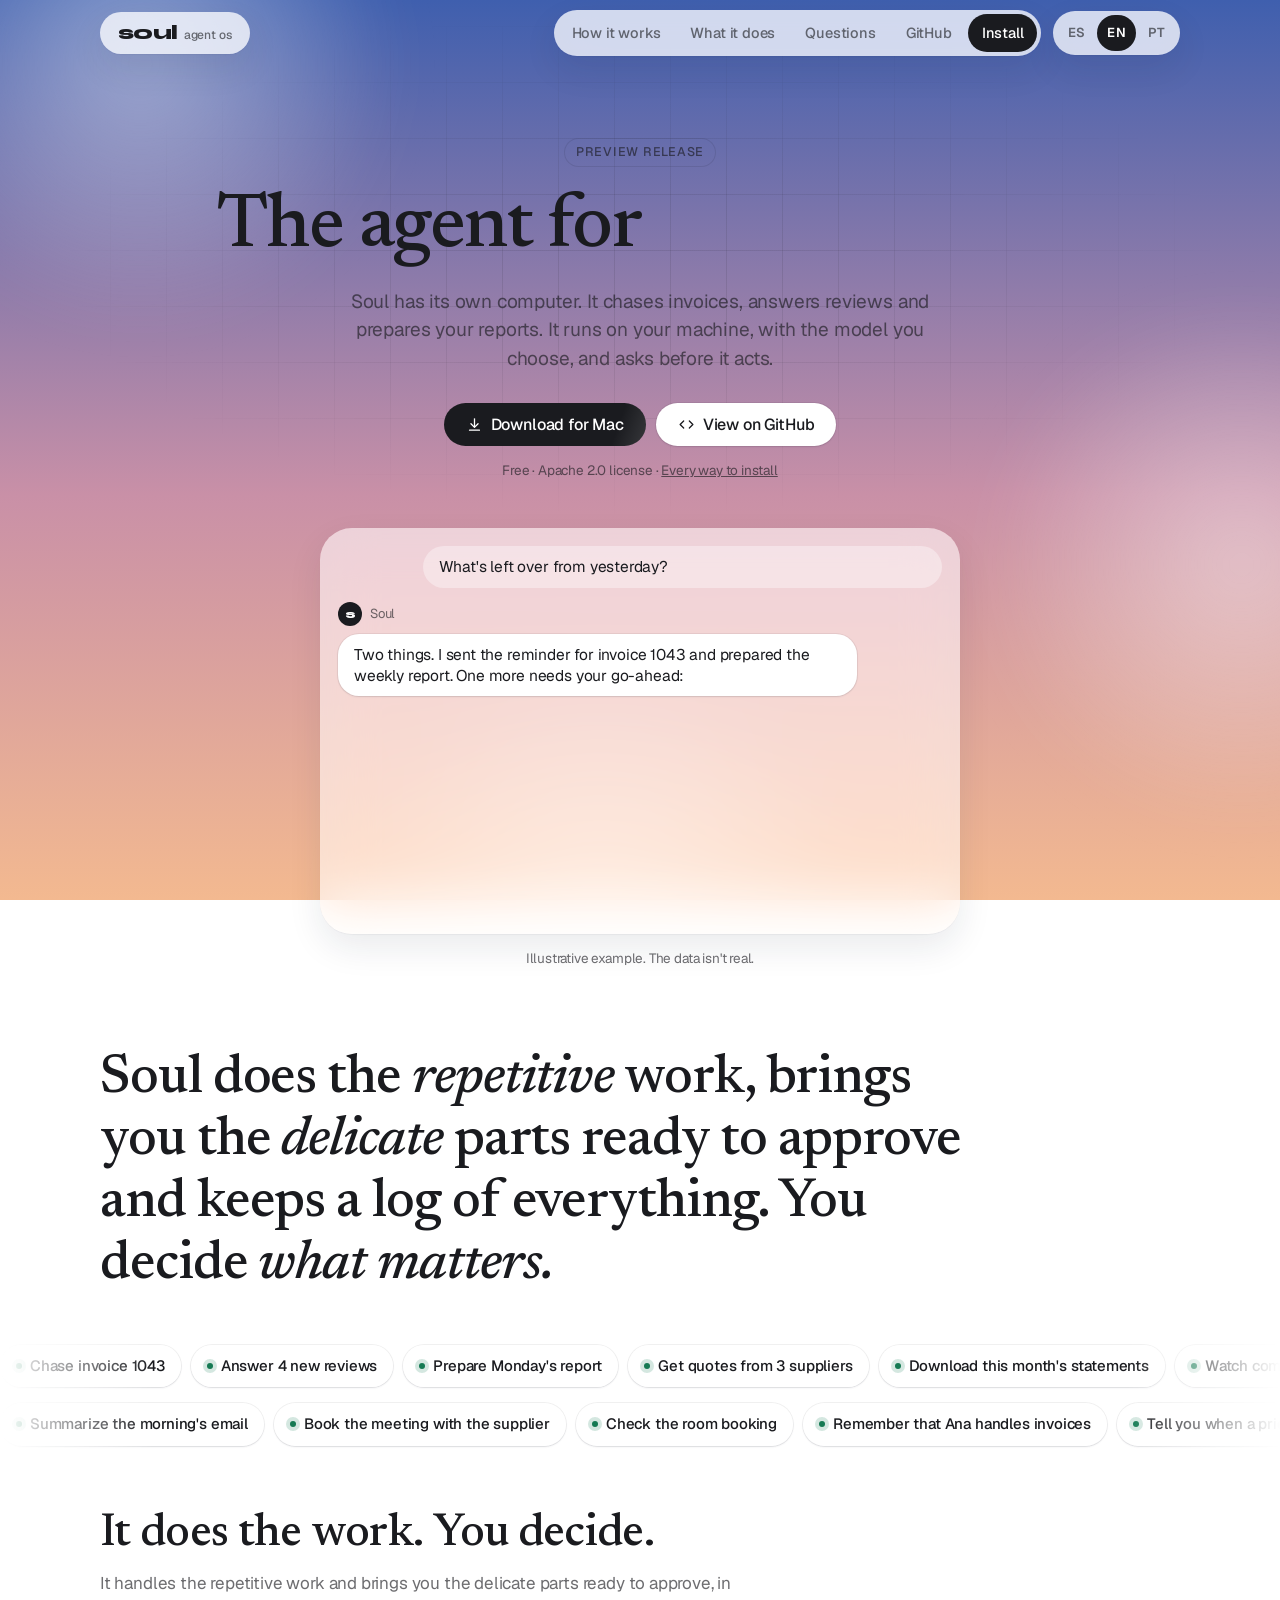
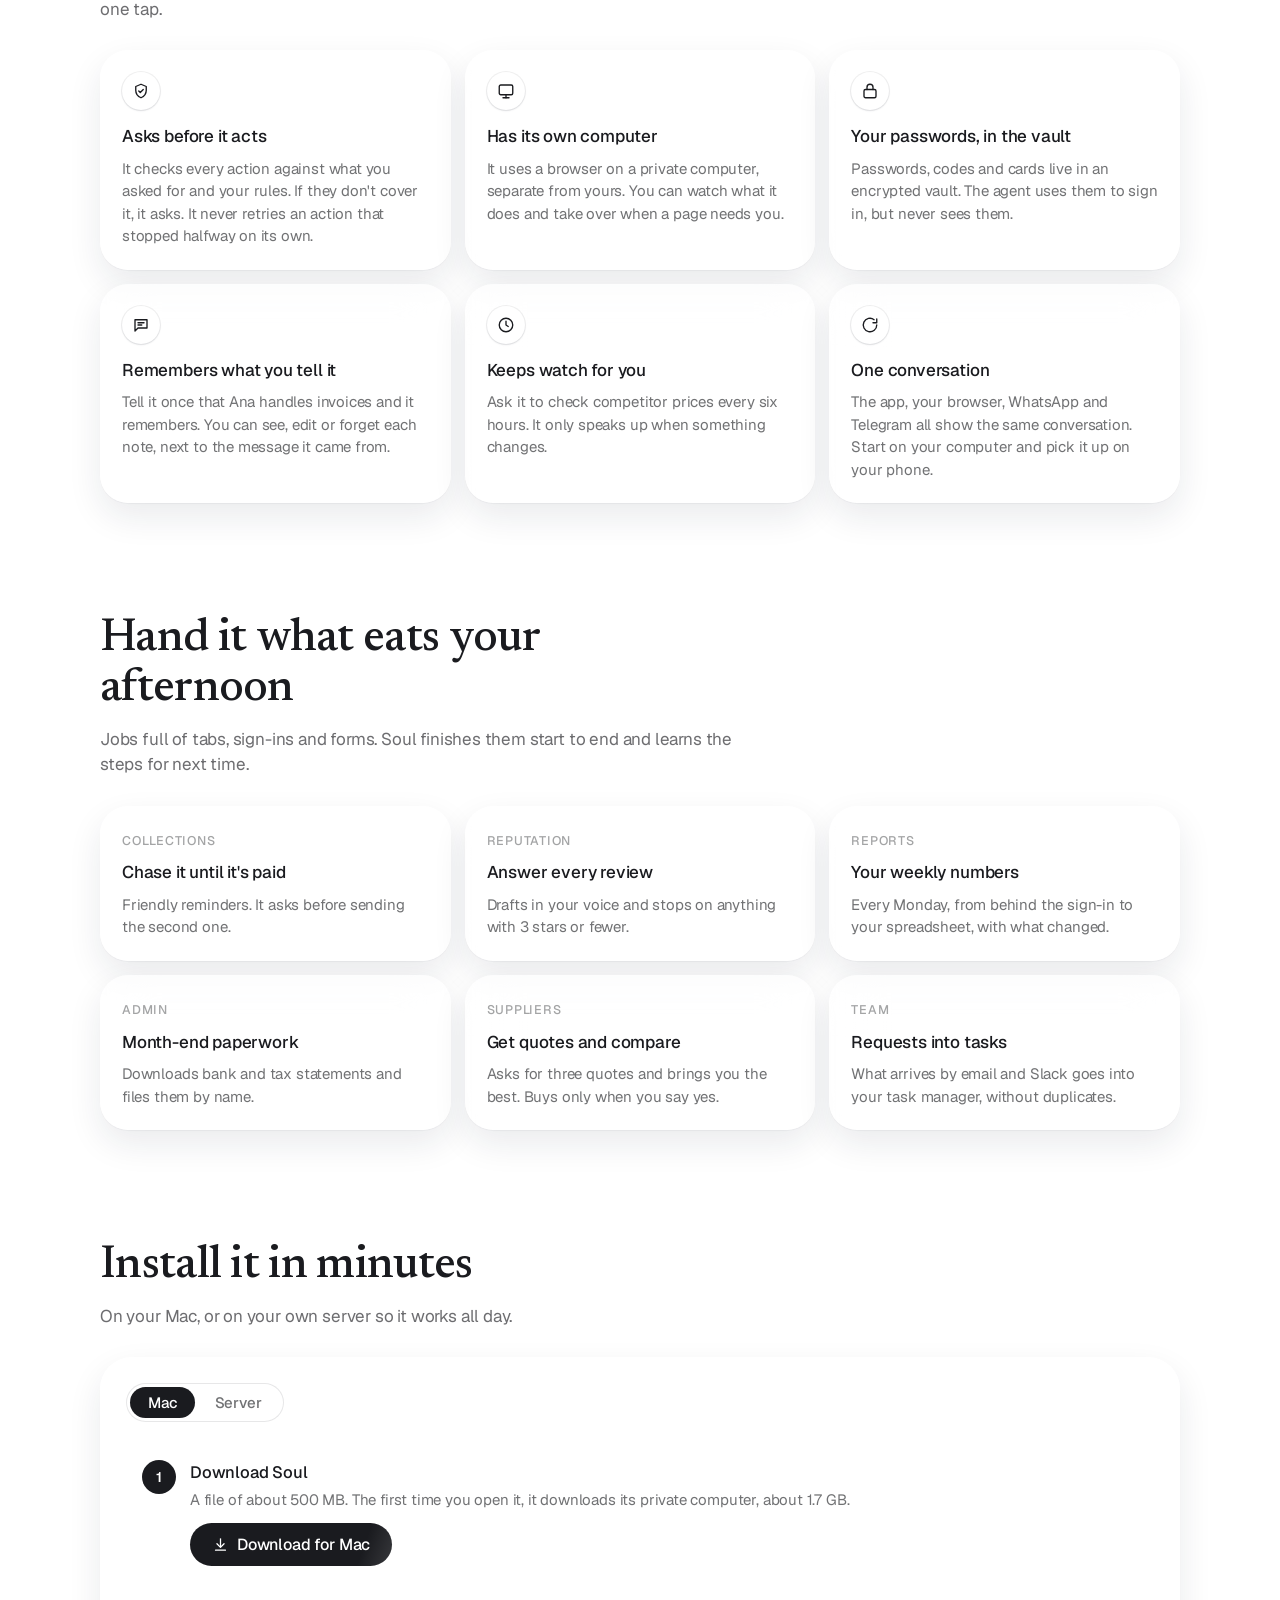
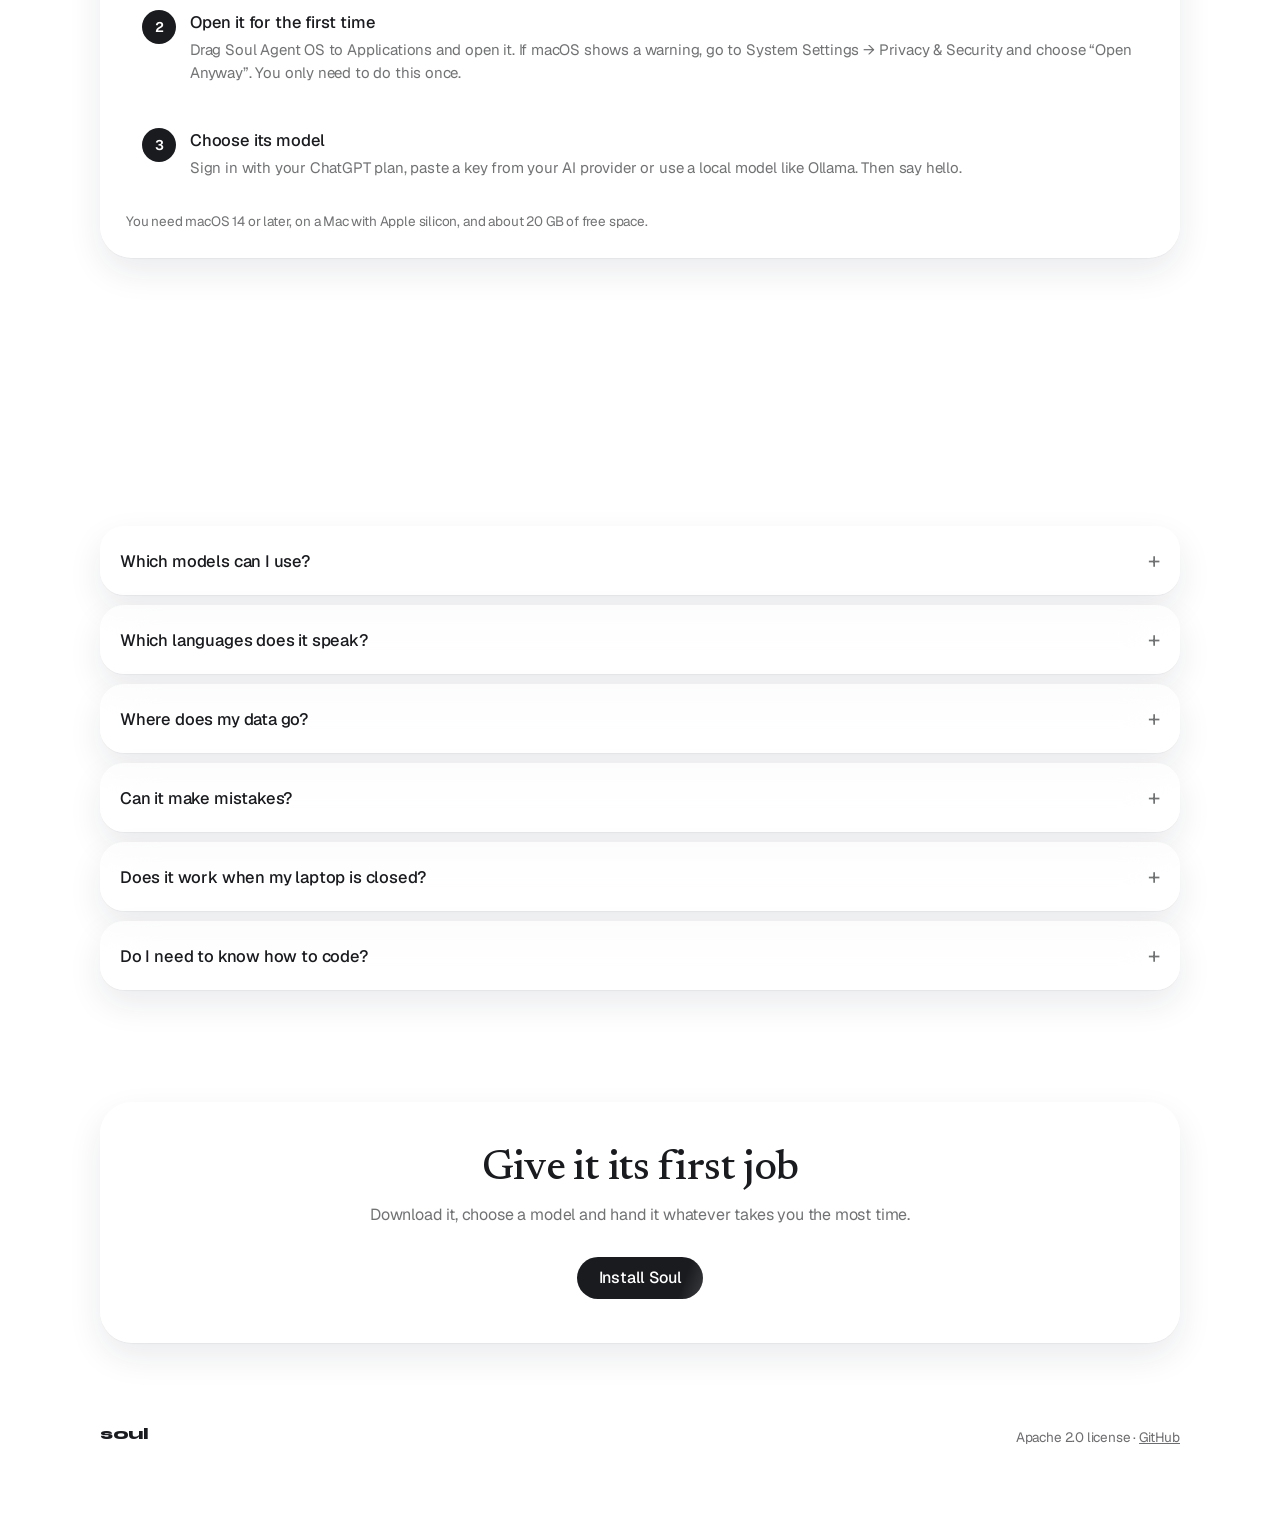
==== commit e742339c: "Update Soul website" ====
--- a/index.html
+++ b/index.html
@@ -37,7 +37,7 @@
       crossorigin
     />
     <link rel="stylesheet" href="styles.css" />
-    <script>(function(){try{var t={"en":"en/index.html","pt":"pt/index.html"};var s=localStorage.getItem('soul.lang');var w=s||((navigator.languages&&navigator.languages.length?navigator.languages:[navigator.language||''])).map(function(l){return String(l).slice(0,2).toLowerCase()}).filter(function(l){return l==='es'||t[l]})[0];if(w&&t[w])location.replace(t[w]+location.hash)}catch(e){}})();</script>
+    <script>(function(){try{var t={"en":"en/index.html","pt":"pt/index.html"};var m=location.pathname.match(/\/(en|pt)(\/|\/index\.html)?$/);if(m){location.replace((m[2]==='/'?'index.html':m[1]+'/index.html')+location.hash);return}var s=localStorage.getItem('soul.lang');var w=s||((navigator.languages&&navigator.languages.length?navigator.languages:[navigator.language||''])).map(function(l){return String(l).slice(0,2).toLowerCase()}).filter(function(l){return l==='es'||t[l]})[0];if(w&&t[w])location.replace(t[w]+location.hash)}catch(e){}})();</script>
   </head>
   <body>
   <div class="orbs" aria-hidden="true"><span></span><span></span><span></span></div>
